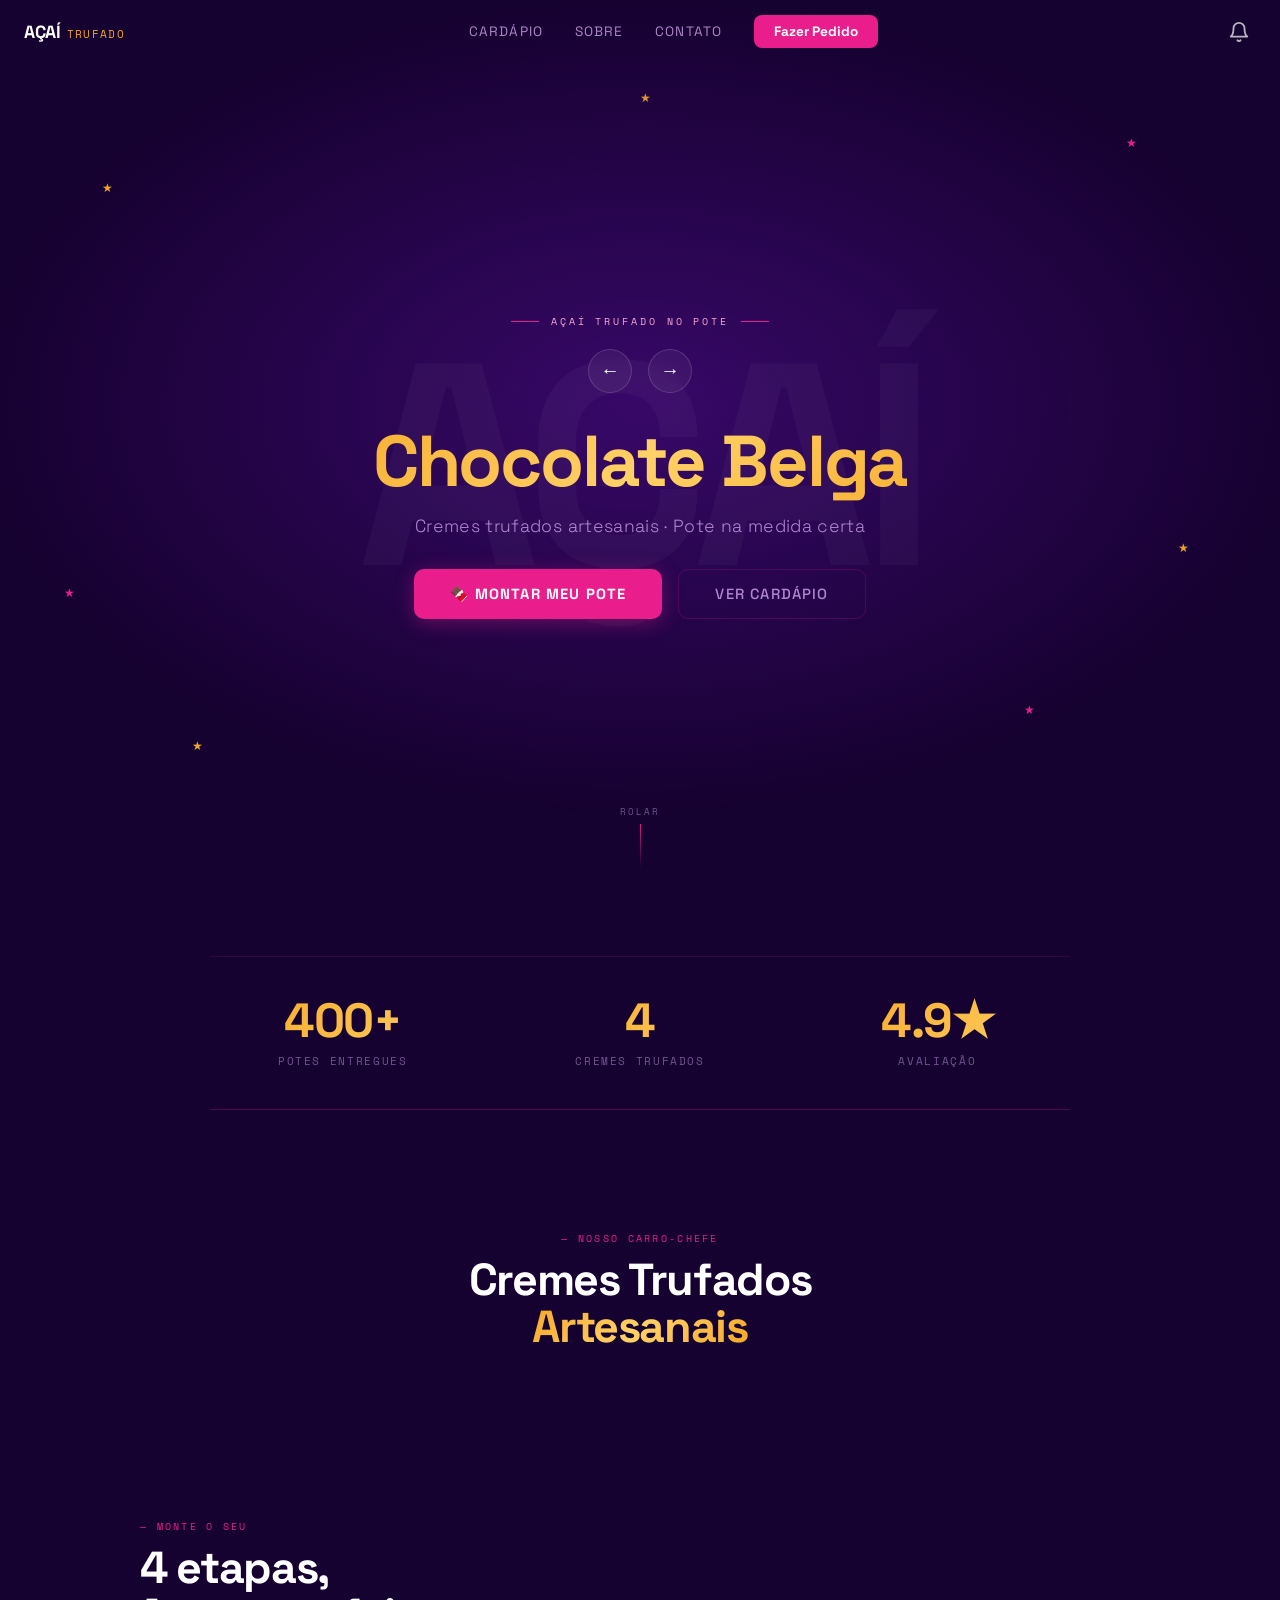
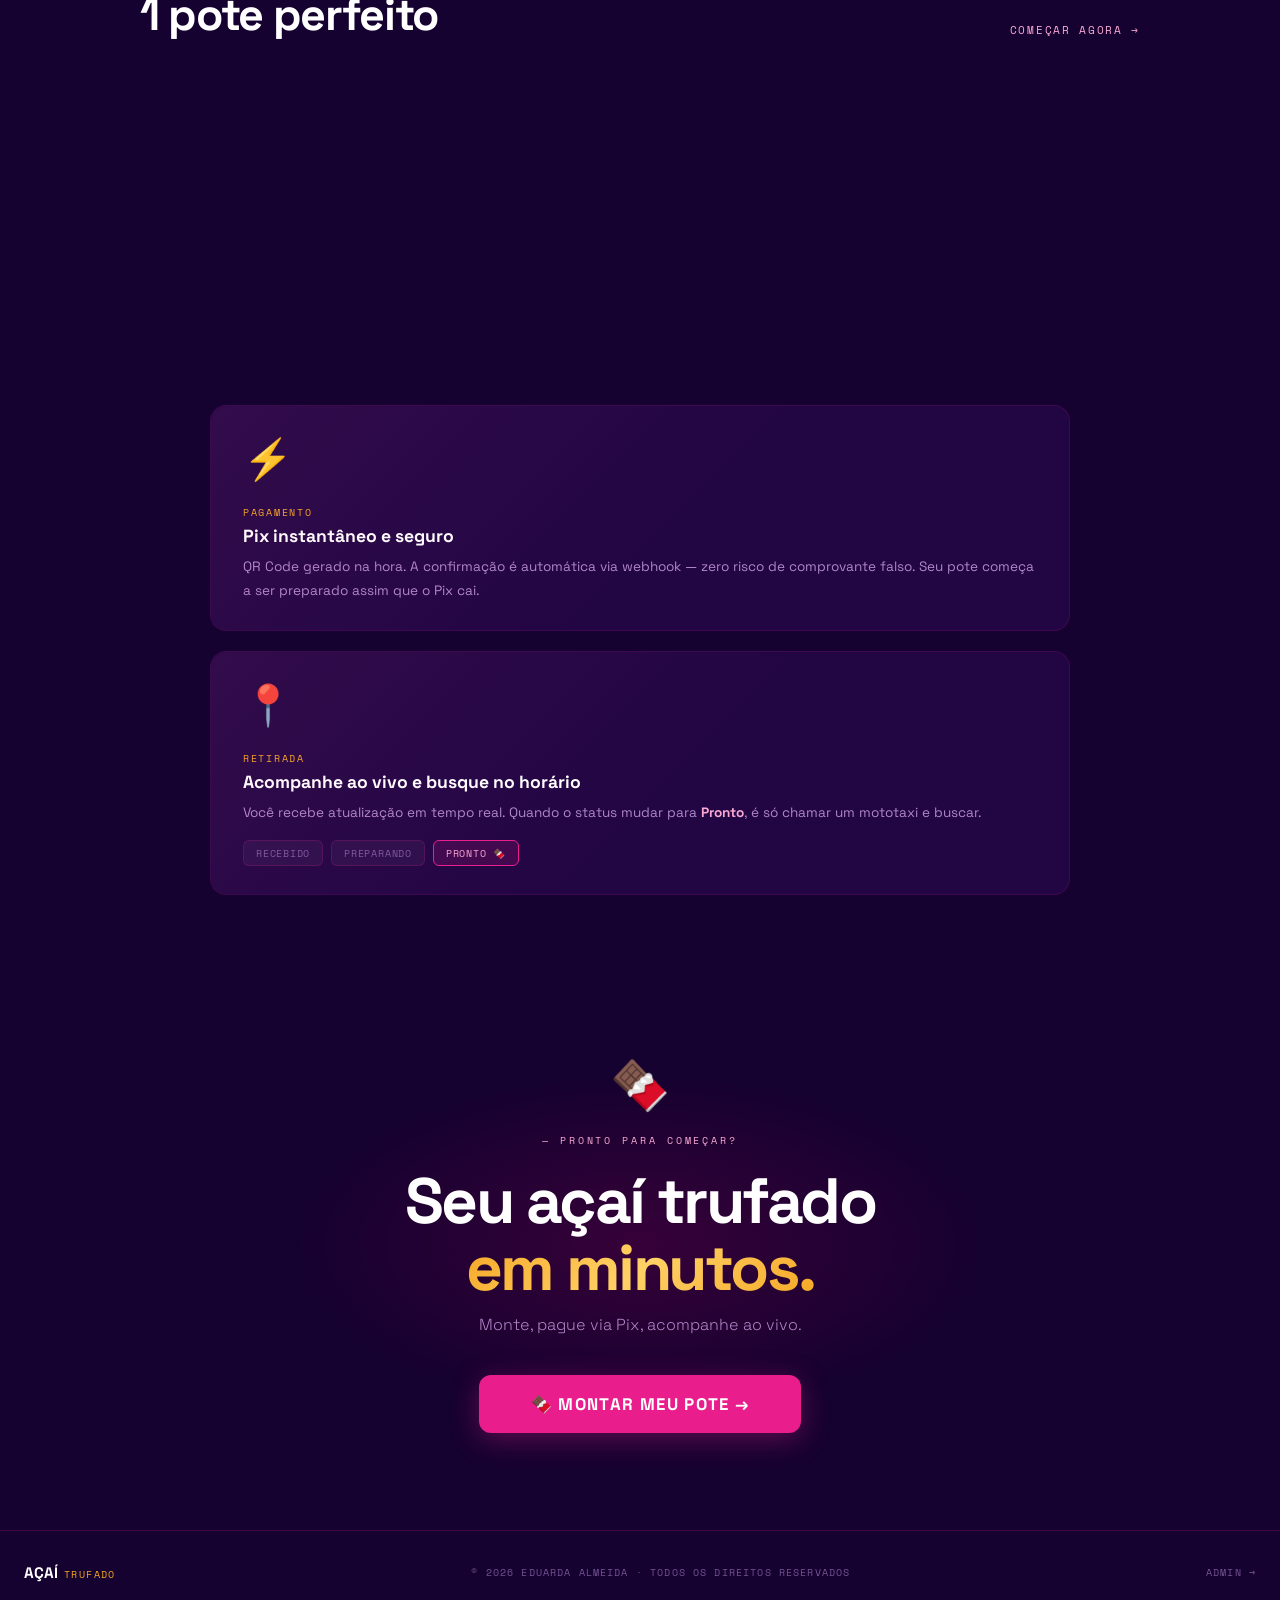
==== index.html @ 6bc52ac7 "Sincroniza status da loja (aberto/fechado/auto) entre admin e site cliente" ====
<!DOCTYPE html>
<html lang="pt-BR">
<head>
  <meta charset="UTF-8" />
  <meta name="viewport" content="width=device-width, initial-scale=1.0" />
  <title>Açaí Trufado — Eduarda</title>
  <link rel="manifest" href="/manifest.json" />
  <meta name="theme-color" content="#e91e8c" />
  <meta name="mobile-web-app-capable" content="yes" />
  <meta name="apple-mobile-web-app-capable" content="yes" />
  <meta name="apple-mobile-web-app-status-bar-style" content="black-translucent" />
  <meta name="apple-mobile-web-app-title" content="Açaí Trufado" />
  <link rel="apple-touch-icon" href="/logotipo.png" />

  <link rel="preconnect" href="https://fonts.googleapis.com" />
  <link rel="preconnect" href="https://fonts.gstatic.com" crossorigin />
  <link href="https://fonts.googleapis.com/css2?family=Space+Grotesk:wght@300;400;500;600;700&family=Space+Mono:wght@400;700&display=swap" rel="stylesheet" />

  <link rel="stylesheet" href="style.css" />
</head>
<body>

  <canvas id="particle-canvas"></canvas>

  <nav id="navbar">
    <a href="#" class="nav-logo">
      <span class="brand">AÇAÍ</span>
      <span class="sub">TRUFADO</span>
    </a>

    <div class="nav-links">
      <a href="#cremes"  class="link">Cardápio</a>
      <a href="#sobre"   class="link">Sobre</a>
      <a href="#contato" class="link">Contato</a>
      <a href="#" class="cta-btn" onclick="event.preventDefault();triggerOrder()">Fazer Pedido</a>
    </div>

    <button id="btn-notif" class="btn-notif" aria-label="Ativar notificações" title="Ativar notificações">
      <svg id="notif-icon-bell" width="22" height="22" viewBox="0 0 24 24" fill="none" stroke="currentColor" stroke-width="2" stroke-linecap="round" stroke-linejoin="round">
        <path d="M18 8A6 6 0 0 0 6 8c0 7-3 9-3 9h18s-3-2-3-9"/>
        <path d="M13.73 21a2 2 0 0 1-3.46 0"/>
      </svg>
      <svg id="notif-icon-off" class="hidden" width="22" height="22" viewBox="0 0 24 24" fill="none" stroke="currentColor" stroke-width="2" stroke-linecap="round" stroke-linejoin="round">
        <path d="M13.73 21a2 2 0 0 1-3.46 0"/>
        <path d="M18.63 13A17.89 17.89 0 0 1 18 8"/>
        <path d="M6.26 6.26A5.86 5.86 0 0 0 6 8c0 7-3 9-3 9h14"/>
        <path d="M18 8a6 6 0 0 0-9.33-5"/>
        <line x1="1" y1="1" x2="23" y2="23"/>
      </svg>
      <span id="notif-dot" class="notif-dot hidden"></span>
    </button>

    <button class="burger" id="burger" aria-label="Abrir menu">
      <span></span>
      <span></span>
      <span></span>
    </button>

    <div class="mobile-menu" id="mobile-menu">
      <a href="#cremes"  class="link"    onclick="closeMenu()">Cardápio</a>
      <a href="#sobre"   class="link"    onclick="closeMenu()">Sobre</a>
      <a href="#contato" class="link"    onclick="closeMenu()">Contato</a>
      <a href="#" class="cta-btn" onclick="event.preventDefault();closeMenu();triggerOrder()">FAZER PEDIDO →</a>
    </div>
  </nav>

  <section id="hero">
    <div class="hero-nebula"></div>

    <span class="sparkle" style="left:8%;top:20%;color:var(--gold);animation-delay:0s">★</span>
    <span class="sparkle" style="left:88%;top:15%;color:var(--primary);animation-delay:.6s">★</span>
    <span class="sparkle" style="left:5%;top:65%;color:var(--primary);animation-delay:1.2s">★</span>
    <span class="sparkle" style="left:92%;top:60%;color:var(--gold);animation-delay:.3s">★</span>
    <span class="sparkle" style="left:15%;top:82%;color:var(--gold);animation-delay:1.8s">★</span>
    <span class="sparkle" style="left:80%;top:78%;color:var(--primary);animation-delay:.9s">★</span>
    <span class="sparkle" style="left:50%;top:10%;color:var(--gold);animation-delay:1.4s">★</span>

    <div class="hero-content" id="hero-content">
      <div class="eyebrow">Açaí Trufado No Pote</div>

      <div class="hero-bg-text">AÇAÍ</div>

      <div class="hero-product-showcase">
        <button class="nav-arrow prev-arrow" id="prev-acai" aria-label="Anterior">←</button>
        <img src="" alt="Açaí Trufado" id="acai-3d-img" class="floating-acai" style="display:none" />
        <button class="nav-arrow next-arrow" id="next-acai" aria-label="Próximo">→</button>
      </div>

      <div class="product-info">
        <h2 class="hero-h2 gold-text" id="acai-name">Chocolate Belga</h2>
        <p class="hero-sub">Cremes trufados artesanais · Pote na medida certa</p>
      </div>

      <div id="store-closed-banner" class="store-closed-banner hidden">
        🔴 Loja fechada no momento — volte em breve!
      </div>

      <div class="cta-group">
        <button class="btn-primary" id="btn-montar-hero">🍫 Montar Meu Pote</button>
        <button class="btn-outline" onclick="location.href='#cremes'">Ver Cardápio</button>
      </div>
    </div>

    <div class="scroll-cue">
      <span>Rolar</span>
      <div class="scroll-line"></div>
    </div>
  </section>

  <section id="stats" class="fade-section">
    <div class="container-sm">
      <div class="hr"></div>
      <div class="stats-grid">
        <div class="stat-item">
          <div class="stat-value">400+</div>
          <div class="stat-label">Potes entregues</div>
        </div>
        <div class="stat-item">
          <div class="stat-value">4</div>
          <div class="stat-label">Cremes trufados</div>
        </div>
        <div class="stat-item">
          <div class="stat-value">4.9★</div>
          <div class="stat-label">Avaliação</div>
        </div>
      </div>
      <div class="hr-strong"></div>
    </div>
  </section>

  <section id="cremes" class="fade-section">
    <div class="container">
      <div class="section-header-center">
        <span class="section-eyebrow">— Nosso carro-chefe</span>
        <h2 class="section-title">
          Cremes Trufados<br>
          <span class="gold-text">Artesanais</span>
        </h2>
      </div>
      <div class="cards-grid" id="cremes-grid"></div>
    </div>
  </section>

  <section id="etapas" class="fade-section">
    <div class="container">
      <div class="section-header">
        <div>
          <span class="section-eyebrow">— Monte o seu</span>
          <h2 class="section-title">4 etapas,<br>1 pote perfeito</h2>
        </div>
        <a href="#pedido" class="link-small">Começar agora →</a>
      </div>
      <div class="cards-grid" id="etapas-grid"></div>
    </div>
  </section>

  <div id="terrain-wrap">
    <canvas id="terrain-canvas"></canvas>
    <div class="terrain-line"></div>
  </div>

  <section id="sobre" class="fade-section">
    <div class="container-sm" style="display:flex;flex-direction:column;gap:1.25rem">

      <div class="glass-card story-card">
        <div class="story-inner">
          <div class="story-icon">⚡</div>
          <div>
            <div class="story-tag">Pagamento</div>
            <div class="story-title">Pix instantâneo e seguro</div>
            <p class="story-desc">QR Code gerado na hora. A confirmação é automática via webhook — zero risco de comprovante falso. Seu pote começa a ser preparado assim que o Pix cai.</p>
          </div>
        </div>
      </div>

      <div class="glass-card story-card">
        <div class="story-inner">
          <div class="story-icon">📍</div>
          <div>
            <div class="story-tag">Retirada</div>
            <div class="story-title">Acompanhe ao vivo e busque no horário</div>
            <p class="story-desc">Você recebe atualização em tempo real. Quando o status mudar para <strong>Pronto</strong>, é só chamar um mototaxi e buscar.</p>
            <div class="status-row">
              <span class="status-tag">Recebido</span>
              <span class="status-tag">Preparando</span>
              <span class="status-tag active">Pronto 🍫</span>
            </div>
          </div>
        </div>
      </div>

    </div>
  </section>

  <section id="cta" class="fade-section">
    <div class="cta-blob"></div>
    <div class="cta-inner">
      <div class="cta-icon">🍫</div>
      <span class="cta-eyebrow">— Pronto para começar?</span>
      <h2 class="cta-title">Seu açaí trufado<br><span class="gold-text">em minutos.</span></h2>
      <p class="cta-sub">Monte, pague via Pix, acompanhe ao vivo.</p>
      <button class="btn-cta" id="btn-montar-cta">🍫 Montar Meu Pote →</button>
    </div>
  </section>

  <footer id="contato">
    <div class="footer-logo">
      <span class="brand">AÇAÍ</span>
      <span class="sub">TRUFADO</span>
    </div>
    <span class="footer-copy">© 2026 Eduarda Almeida · Todos os direitos reservados</span>
    <a href="/admin" class="footer-admin">Admin →</a>
  </footer>

  <!-- ── Modal de Personalização do Pedido ────────────────────── -->
  <div id="order-overlay" class="order-overlay hidden" aria-modal="true" role="dialog">
    <div class="order-sheet" id="order-sheet">

      <!-- Topo: imagem + nome do produto -->
      <div class="order-hero" id="order-hero">
        <img id="order-hero-img" class="order-hero-img hidden" alt="" />
        <div id="order-hero-emoji" class="order-hero-emoji">🍧</div>
        <div class="order-hero-gradient"></div>
        <button type="button" class="order-close" id="order-close" aria-label="Fechar">×</button>
        <div class="order-hero-info">
          <h2 class="order-product-name" id="order-product-name"></h2>
          <p class="order-product-desc" id="order-product-desc"></p>
        </div>
      </div>

      <!-- Corpo: grupos de acompanhamentos -->
      <div class="order-body" id="order-body"></div>

      <!-- Rodapé fixo: total + confirmar -->
      <div class="order-footer">
        <div class="order-footer-total">
          <span class="order-footer-label">Total do pedido</span>
          <span class="order-footer-value" id="order-total-val">R$ 0,00</span>
        </div>
        <button type="button" class="order-confirm-btn" id="order-confirm">
          Confirmar Pedido →
        </button>
      </div>
    </div>
  </div>

  <!-- ── Etapa 2: Entrega + Dados ───────────────────────────────── -->
  <div id="delivery-overlay" class="order-overlay hidden" aria-modal="true" role="dialog">
    <div class="order-sheet">

      <div class="step-header">
        <button type="button" class="step-back-btn" id="delivery-back">←</button>
        <div class="step-pills">
          <span class="step-pill done">1</span>
          <span class="step-line"></span>
          <span class="step-pill active">2</span>
          <span class="step-line"></span>
          <span class="step-pill">3</span>
        </div>
        <button type="button" class="order-close sm" id="delivery-close">×</button>
      </div>

      <div class="step-body">
        <h3 class="step-title">Como você vai receber?</h3>

        <div class="delivery-options">
          <button type="button" class="delivery-opt" data-method="retirada" id="opt-retirada">
            <span class="delivery-opt-icon">🏠</span>
            <span class="delivery-opt-texts">
              <strong>Retirar no Local</strong>
              <small>Busco quando estiver pronto</small>
            </span>
            <span class="delivery-check">✓</span>
          </button>
          <button type="button" class="delivery-opt" data-method="motoboy" id="opt-motoboy">
            <span class="delivery-opt-icon">🛵</span>
            <span class="delivery-opt-texts">
              <strong>Solicitar Motoboy</strong>
              <small>Te aviso para chamar quando pronto</small>
            </span>
            <span class="delivery-check">✓</span>
          </button>
        </div>

        <div class="step-fields">
          <div class="step-field">
            <label class="step-field-label">Seu nome *</label>
            <input type="text" id="customer-name" class="step-input" placeholder="Como posso te chamar?" maxlength="60" autocomplete="off" />
          </div>
          <div class="step-field">
            <label class="step-field-label">WhatsApp *</label>
            <input type="tel" id="customer-phone" class="step-input" placeholder="(00) 00000-0000" maxlength="20" autocomplete="off" />
          </div>
          <p class="step-error hidden" id="delivery-error">⚠ Preencha nome, WhatsApp e escolha como receber.</p>
        </div>
      </div>

      <div class="order-footer">
        <div class="order-footer-total">
          <span class="order-footer-label">Total</span>
          <span class="order-footer-value" id="delivery-total-val">R$ 0,00</span>
        </div>
        <button type="button" class="order-confirm-btn" id="delivery-next">
          💳 Pagar via PIX →
        </button>
      </div>
    </div>
  </div>

  <!-- ── Etapa 3: PIX ─────────────────────────────────────────── -->
  <div id="pix-overlay" class="order-overlay hidden" aria-modal="true" role="dialog">
    <div class="order-sheet">

      <div class="step-header">
        <button type="button" class="step-back-btn" id="pix-back">←</button>
        <div class="step-pills">
          <span class="step-pill done">1</span>
          <span class="step-line"></span>
          <span class="step-pill done">2</span>
          <span class="step-line"></span>
          <span class="step-pill active">3</span>
        </div>
        <div style="width:32px"></div>
      </div>

      <div class="pix-body">
        <div class="pix-header">
          <div class="pix-logo">PIX</div>
          <div class="pix-total" id="pix-total-display">R$ 0,00</div>
          <p class="pix-sub">Escaneie o QR Code ou copie o código</p>
        </div>

        <div class="pix-qr-wrap">
          <canvas id="pix-qr-canvas" class="pix-qr-canvas" width="200" height="200"></canvas>
        </div>

        <div class="pix-copy-wrap">
          <code class="pix-code-txt" id="pix-code-text">Gerando código PIX...</code>
          <button type="button" class="pix-copy-btn" id="pix-copy-btn">📋 Copiar</button>
        </div>

        <div class="pix-waiting" id="pix-waiting">
          <span class="pix-pulse"></span>
          Aguardando pagamento...
        </div>

        <p class="pix-info-txt">
          Após pagar, seu pedido entra automaticamente na fila 🍧<br>
          <span class="pix-timer-txt">Código expira em <span id="pix-timer">10:00</span></span>
        </p>
      </div>
    </div>
  </div>

  <!-- ── Etapa 4: Acompanhar Pedido ──────────────────────────── -->
  <div id="tracking-overlay" class="order-overlay hidden" aria-modal="true" role="dialog">
    <div class="order-sheet">

      <div class="step-header" style="justify-content:space-between">
        <span class="step-label-title">Acompanhar Pedido</span>
        <button type="button" class="order-close sm" id="tracking-close">×</button>
      </div>

      <div class="tracking-body">
        <div class="tracking-id-row">
          Pedido <span class="tracking-id" id="tracking-id-num">#---</span>
        </div>

        <!-- Stepper de status -->
        <div class="tracking-stepper" id="tracking-stepper"></div>

        <!-- Card de status atual -->
        <div class="tracking-status-card" id="tracking-status-card">
          <div class="tracking-status-icon" id="tracking-status-icon">⏳</div>

          <!-- Animação pote — visível só em status preparando -->
          <div class="pote-anim hidden" id="pote-anim">
            <div class="pote-wrap">
              <div class="pote-outer">
                <div class="layer layer-acai"></div>
                <div class="layer layer-choc"></div>
                <div class="layer layer-cream"></div>
                <div class="pote-shine"></div>
                <div class="pote-shine2"></div>
              </div>
              <div class="topping">
                <div class="top-dot td1"></div>
                <div class="top-dot td2"></div>
                <div class="top-dot td3"></div>
              </div>
            </div>
          </div>

          <div class="tracking-status-msg" id="tracking-status-msg">Aguardando pagamento</div>
          <div class="tracking-status-sub" id="tracking-status-sub">Conclua o pagamento via PIX</div>
        </div>

        <!-- Resumo do pedido -->
        <div class="tracking-summary-box">
          <div class="tracking-prod-name" id="tracking-prod-name"></div>
          <div class="tracking-sel-list" id="tracking-sel-list"></div>
          <div class="tracking-meta" id="tracking-meta"></div>
        </div>
      </div>

      <div class="order-footer" id="tracking-footer">
        <button type="button" class="order-back-btn" id="tracking-show-pix" style="display:none">
          💳 Ver código PIX
        </button>
        <a
          href="https://wa.me/5584987533833?text=Ol%C3%A1%20Eduarda%2C%20preciso%20de%20ajuda%20com%20meu%20pedido!"
          target="_blank"
          rel="noopener noreferrer"
          class="btn-whatsapp"
        >
          <svg width="18" height="18" viewBox="0 0 24 24" fill="currentColor" aria-hidden="true"><path d="M17.472 14.382c-.297-.149-1.758-.867-2.03-.967-.273-.099-.471-.148-.67.15-.197.297-.767.966-.94 1.164-.173.199-.347.223-.644.075-.297-.15-1.255-.463-2.39-1.475-.883-.788-1.48-1.761-1.653-2.059-.173-.297-.018-.458.13-.606.134-.133.298-.347.446-.52.149-.174.198-.298.298-.497.099-.198.05-.371-.025-.52-.075-.149-.669-1.612-.916-2.207-.242-.579-.487-.5-.669-.51-.173-.008-.371-.01-.57-.01-.198 0-.52.074-.792.372-.272.297-1.04 1.016-1.04 2.479 0 1.462 1.065 2.875 1.213 3.074.149.198 2.096 3.2 5.077 4.487.709.306 1.262.489 1.694.625.712.227 1.36.195 1.871.118.571-.085 1.758-.719 2.006-1.413.248-.694.248-1.289.173-1.413-.074-.124-.272-.198-.57-.347z"/><path d="M12 0C5.373 0 0 5.373 0 12c0 2.123.554 4.116 1.526 5.845L0 24l6.335-1.502A11.945 11.945 0 0012 24c6.627 0 12-5.373 12-12S18.627 0 12 0zm0 21.818a9.818 9.818 0 01-5.006-1.369l-.36-.214-3.727.883.916-3.618-.235-.372A9.818 9.818 0 1112 21.818z"/></svg>
          Precisa de ajuda?
        </a>
        <button type="button" class="order-confirm-btn" id="tracking-new-order">
          🍧 Fazer novo pedido
        </button>
      </div>
    </div>
  </div>

  <!-- Bolinha flutuante do pedido ativo -->
  <button id="order-fab" class="order-fab hidden" aria-label="Ver meu pedido">
    <div class="order-fab-ring"></div>
    <span class="order-fab-emoji" id="order-fab-emoji">🍧</span>
    <div class="order-fab-badge" id="order-fab-badge">
      <span class="order-fab-dot"></span>
      <span class="order-fab-txt" id="order-fab-txt">Pedido</span>
    </div>
  </button>

  <!-- Modal instalar PWA -->
  <div id="pwa-modal" class="pwa-modal hidden" role="dialog" aria-modal="true">
    <div class="pwa-backdrop"></div>
    <div class="pwa-sheet">
      <div class="pwa-icon">🍧</div>
      <h2 class="pwa-title">Instale e acompanhe seu pedido!</h2>
      <p class="pwa-sub">Receba notificações quando seu açaí estiver pronto.</p>

      <!-- iOS -->
      <div id="pwa-ios" class="pwa-steps hidden">
        <div class="pwa-step">
          <span class="pwa-num">1</span>
          <span>Toque em <strong>Compartilhar</strong> <span class="pwa-icon-inline">⬆️</span> na barra do Safari</span>
        </div>
        <div class="pwa-step">
          <span class="pwa-num">2</span>
          <span>Role e escolha <strong>"Adicionar à Tela de Início"</strong> ➕</span>
        </div>
        <div class="pwa-step">
          <span class="pwa-num">3</span>
          <span>Toque em <strong>"Adicionar"</strong> no canto superior direito 🎉</span>
        </div>
      </div>

      <!-- Android -->
      <div id="pwa-android" class="hidden">
        <button id="pwa-install-btn" class="pwa-btn-install">📲 Instalar agora</button>
      </div>

      <button id="pwa-close" class="pwa-btn-close">Agora não</button>
    </div>
  </div>

  <!-- Modal notificações bloqueadas -->
  <div id="notif-blocked-modal" class="pwa-modal hidden" role="dialog" aria-modal="true">
    <div class="pwa-backdrop" id="notif-blocked-backdrop"></div>
    <div class="pwa-sheet">
      <div class="pwa-icon" style="font-size:2rem">🔔</div>
      <h2 class="pwa-title">Ativar notificações</h2>
      <p class="pwa-sub">Siga os passos abaixo para receber atualizações do seu pedido:</p>

      <!-- Chrome Android -->
      <div id="notif-steps-android" class="pwa-steps hidden">
        <div class="pwa-step"><span class="pwa-num">1</span><span>Toque no ícone de <strong>cadeado 🔒</strong> na barra de endereço</span></div>
        <div class="pwa-step"><span class="pwa-num">2</span><span>Toque em <strong>"Permissões"</strong></span></div>
        <div class="pwa-step"><span class="pwa-num">3</span><span>Em <strong>Notificações</strong>, selecione <strong>"Permitir"</strong></span></div>
        <div class="pwa-step"><span class="pwa-num">4</span><span>Recarregue a página e toque no sino novamente 🔔</span></div>
      </div>

      <!-- Safari iOS -->
      <div id="notif-steps-ios" class="pwa-steps hidden">
        <div class="pwa-step"><span class="pwa-num">1</span><span>Abra <strong>Ajustes</strong> do iPhone</span></div>
        <div class="pwa-step"><span class="pwa-num">2</span><span>Vá em <strong>Safari → Sites → Notificações</strong></span></div>
        <div class="pwa-step"><span class="pwa-num">3</span><span>Encontre este site e selecione <strong>"Permitir"</strong></span></div>
        <div class="pwa-step"><span class="pwa-num">4</span><span>Volte ao site e toque no sino novamente 🔔</span></div>
      </div>

      <!-- Pedir permissão (primeira vez) -->
      <div id="notif-request-div" class="hidden">
        <button id="notif-request-btn" class="pwa-btn-install">🔔 Ativar notificações</button>
      </div>

      <button id="notif-blocked-close" class="pwa-btn-close">Fechar</button>
    </div>
  </div>

  <script src="https://cdn.jsdelivr.net/npm/qrious@4.0.2/dist/qrious.min.js"></script>
  <script type="module" src="script.js"></script>
</body>
</html>
---- style.css ----
/* ═══════════════════════════════════════════════════════════════
   AÇAÍ TRUFADO — Folha de Estilos
   Paleta extraída da logo da Eduarda Almeida
═══════════════════════════════════════════════════════════════ */

/* ── Variáveis de cor ────────────────────────────────────────── */
:root {
  --bg:      #160230;           /* roxo escuro profundo (fundo logo) */
  --void:    #0c011e;           /* fundo mais profundo */
  --card:    rgba(46,10,85,.55);/* roxo card translúcido */
  --primary: #e91e8c;           /* rosa quente (corações da logo) */
  --pglow:   rgba(233,30,140,.35);
  --gold:    #f5a623;           /* dourado "Trufado" da logo */
  --goldl:   #ffd166;
  --muted:   rgba(230,185,255,.72); /* texto descritivo lilás */
  --soft:    rgba(220,170,255,.48); /* texto suave */
  --pinkl:   #f9a8d4;           /* rosa claro (pink-300) */
  --border:  rgba(233,30,140,.2);
  --swiss:   'Space Grotesk', sans-serif;
  --mono:    'Space Mono', monospace;
}

/* ── Reset base ──────────────────────────────────────────────── */
*, *::before, *::after {
  box-sizing: border-box;
  margin: 0;
  padding: 0;
}

html {
  scroll-behavior: smooth;
}

body {
  background: var(--bg);
  color: #fff;
  font-family: var(--swiss);
  overflow-x: hidden;
  min-height: 100vh;
}

a {
  text-decoration: none;
  color: inherit;
}

::selection {
  background: var(--primary);
  color: #fff;
}

::-webkit-scrollbar       { width: 3px; }
::-webkit-scrollbar-track  { background: var(--void); }
::-webkit-scrollbar-thumb  { background: var(--primary); border-radius: 2px; }

/* ── Animações ───────────────────────────────────────────────── */
@keyframes float {
  0%, 100% { transform: translateY(0); }
  50%       { transform: translateY(-12px); }
}

@keyframes blink {
  0%, 100% { opacity: 1; }
  50%       { opacity: 0; }
}

@keyframes twinkle {
  0%, 100% { opacity: .15; transform: scale(.7)  rotate(0deg); }
  50%       { opacity: 1;   transform: scale(1.3) rotate(20deg); }
}

/* ── Utilitários ─────────────────────────────────────────────── */
.gold-text {
  background: linear-gradient(135deg, var(--gold) 0%, var(--goldl) 50%, var(--gold) 100%);
  -webkit-background-clip: text;
  -webkit-text-fill-color: transparent;
  background-clip: text;
}

/* .fade-section agora animado pelo Framer Motion (script.js) */
.fade-section { will-change: opacity, transform; }

/* ── Canvas de partículas (fixo, fundo) ──────────────────────── */
#particle-canvas {
  position: fixed;
  inset: 0;
  width: 100%;
  height: 100%;
  pointer-events: none;
  z-index: 0;
}

/* ═══════════════════════════════════════════════════════════════
   NAVBAR
═══════════════════════════════════════════════════════════════ */
nav {
  position: fixed;
  top: 0; left: 0; right: 0;
  z-index: 100;
  height: 64px;
  padding: 0 1.5rem;
  display: flex;
  align-items: center;
  justify-content: space-between;
  transition: background .4s, border-color .4s;
  border-bottom: 1px solid transparent;
}

nav.scrolled {
  background: rgba(22,2,48,.9);
  backdrop-filter: blur(20px);
  -webkit-backdrop-filter: blur(20px);
  border-bottom-color: rgba(233,30,140,.15);
}

.nav-logo {
  display: flex;
  align-items: baseline;
  gap: 6px;
}

.nav-logo .brand {
  font-family: var(--swiss);
  font-weight: 700;
  font-size: 1.1rem;
  color: #fff;
  letter-spacing: -.02em;
}

.nav-logo .sub {
  font-family: var(--mono);
  font-size: .7rem;
  color: var(--gold);
  letter-spacing: .12em;
}

.nav-links {
  display: flex;
  gap: 2rem;
  align-items: center;
}

.nav-links a.link {
  font-family: var(--swiss);
  font-size: .85rem;
  font-weight: 400;
  color: var(--muted);
  letter-spacing: .08em;
  text-transform: uppercase;
  transition: color .2s;
}

.nav-links a.link:hover { color: var(--primary); }

.nav-links .cta-btn {
  font-family: var(--swiss);
  font-size: .85rem;
  font-weight: 700;
  color: #fff;
  background: var(--primary);
  padding: 8px 20px;
  border-radius: 8px;
  transition: transform .15s, box-shadow .2s;
}

.nav-links .cta-btn:hover {
  transform: scale(1.04);
  box-shadow: 0 0 20px var(--pglow);
}

/* Botão sino de notificações */
.btn-notif {
  position: relative;
  background: none;
  border: none;
  cursor: pointer;
  color: rgba(255,255,255,.7);
  padding: 6px;
  border-radius: 50%;
  display: flex;
  align-items: center;
  justify-content: center;
  transition: color .2s, background .2s;
}
.btn-notif:hover { color: #fff; background: rgba(255,255,255,.08); }
.btn-notif.active { color: var(--primary); }
.btn-notif .hidden { display: none; }

.notif-dot {
  position: absolute;
  top: 4px;
  right: 4px;
  width: 8px;
  height: 8px;
  background: var(--primary);
  border-radius: 50%;
  border: 2px solid #0a0015;
}
.notif-dot.hidden { display: none; }

/* Hambúrguer mobile */
.burger {
  display: none;
  flex-direction: column;
  gap: 5px;
  background: none;
  border: none;
  cursor: pointer;
  padding: 4px;
}

.burger span {
  display: block;
  height: 1px;
  background: #fff;
  transition: background .2s, width .2s;
}

.burger span:nth-child(1),
.burger span:nth-child(3) { width: 24px; }
.burger span:nth-child(2)  { width: 18px; margin-left: 6px; }

.burger.open span { background: var(--primary); }

/* Menu mobile */
.mobile-menu {
  display: none;
  position: absolute;
  top: 64px; left: 0; right: 0;
  background: rgba(22,2,48,.97);
  backdrop-filter: blur(20px);
  -webkit-backdrop-filter: blur(20px);
  border-bottom: 1px solid rgba(233,30,140,.2);
  padding: 1.5rem;
  flex-direction: column;
  gap: 1.5rem;
}

.mobile-menu.open { display: flex; }

.mobile-menu a.link {
  font-family: var(--swiss);
  font-size: 1rem;
  font-weight: 500;
  color: var(--muted);
  letter-spacing: .1em;
  text-transform: uppercase;
}

.mobile-menu .cta-btn {
  font-family: var(--swiss);
  font-size: 1rem;
  font-weight: 700;
  color: #fff;
  background: var(--primary);
  padding: 14px 20px;
  border-radius: 10px;
  text-align: center;
  letter-spacing: .06em;
  box-shadow: 0 0 24px rgba(233,30,140,.35);
}

/* ═══════════════════════════════════════════════════════════════
   HERO
═══════════════════════════════════════════════════════════════ */
#hero {
  position: relative;
  min-height: 100svh;
  display: flex;
  align-items: center;
  justify-content: center;
  overflow: hidden;
  padding: 80px 1.5rem 3rem;
  z-index: 1;
}

.hero-nebula {
  position: absolute;
  inset: 0;
  background: radial-gradient(ellipse 75% 65% at 50% 45%, rgba(90,14,160,.5) 0%, transparent 70%);
  pointer-events: none;
  z-index: 1;
}

/* Elementos do hero: começam invisíveis e são animados pelo Framer Motion */
.eyebrow, .hero-h1, .hero-h2, .hero-sub, .hero-glass,
.cta-group, .scroll-cue, .cta-inner {
  will-change: opacity, transform;
}

/* Estrelinhas decorativas (logo) */
.sparkle {
  position: absolute;
  font-size: .75rem;
  pointer-events: none;
  user-select: none;
  animation: twinkle 2.5s ease-in-out infinite;
}

.hero-content {
  position: relative;
  z-index: 2;
  text-align: center;
  max-width: 780px;
  width: 100%;
  transition: transform .05s linear;
}

.eyebrow {
  font-family: var(--mono);
  font-size: .65rem;
  letter-spacing: .28em;
  color: var(--pinkl);
  text-transform: uppercase;
  margin-bottom: 1.25rem;
  display: flex;
  align-items: center;
  justify-content: center;
  gap: 12px;
}

.eyebrow::before,
.eyebrow::after {
  content: '';
  display: inline-block;
  width: 28px;
  height: 1px;
  background: var(--primary);
}

h1.hero-h1 {
  font-family: var(--swiss);
  font-size: clamp(3rem, 11vw, 6.5rem);
  font-weight: 700;
  line-height: .95;
  letter-spacing: -.04em;
  color: #fff;
  margin-bottom: .3rem;
}

h2.hero-h2 {
  font-family: var(--swiss);
  font-size: clamp(2rem, 7.5vw, 4.5rem);
  font-weight: 700;
  line-height: 1;
  letter-spacing: -.03em;
  margin-bottom: .5rem;
  min-height: 1.15em;
}

.hero-sub {
  font-family: var(--swiss);
  font-size: clamp(.95rem, 2.5vw, 1.1rem);
  color: var(--muted);
  margin-bottom: 2rem;
  font-weight: 300;
  letter-spacing: .02em;
}

/* Scroll cue */
.scroll-cue {
  position: absolute;
  bottom: 2rem;
  left: 50%;
  transform: translateX(-50%);
  z-index: 2;
  display: flex;
  flex-direction: column;
  align-items: center;
  gap: 6px;
}

.scroll-cue span {
  font-family: var(--mono);
  font-size: .58rem;
  letter-spacing: .22em;
  color: var(--soft);
  text-transform: uppercase;
}

.scroll-line {
  width: 1px;
  height: 44px;
  background: linear-gradient(to bottom, var(--primary), transparent);
  animation: float 2s ease-in-out infinite;
}

/* ═══════════════════════════════════════════════════════════════
   GLASS CARD (componente reutilizável)
═══════════════════════════════════════════════════════════════ */
.glass-card {
  background: var(--card);
  backdrop-filter: blur(24px);
  -webkit-backdrop-filter: blur(24px);
  border: 1px solid rgba(233,30,140,.14);
  border-radius: 16px;
  position: relative;
  overflow: hidden;
  transition: transform .15s ease, box-shadow .15s ease, border-color .15s ease;
}

.glass-card::before {
  content: '';
  position: absolute;
  inset: 0;
  background: linear-gradient(135deg, rgba(255,100,180,.07) 0%, transparent 55%);
  pointer-events: none;
  border-radius: inherit;
}

.glass-card:hover {
  box-shadow: 0 0 32px rgba(233,30,140,.12), inset 0 1px 0 rgba(255,180,220,.12);
  border-color: rgba(233,30,140,.35);
}

/* Card hero (descrição) */
.hero-glass {
  max-width: 520px;
  margin: 0 auto 2rem;
  padding: 1.4rem 1.8rem;
}

.hero-glass p {
  font-family: var(--swiss);
  font-size: clamp(.88rem, 2.2vw, 1rem);
  color: var(--muted);
  line-height: 1.75;
  font-weight: 300;
}

.hero-glass strong { color: var(--pinkl); font-weight: 600; }

/* ═══════════════════════════════════════════════════════════════
   BOTÕES
═══════════════════════════════════════════════════════════════ */
.store-closed-banner {
  background: rgba(220, 38, 38, 0.15);
  border: 1.5px solid rgba(220, 38, 38, 0.5);
  color: #fca5a5;
  font-size: 0.85rem;
  font-weight: 600;
  letter-spacing: 0.03em;
  padding: 0.5rem 1.2rem;
  border-radius: 50px;
  text-align: center;
  margin-bottom: 0.5rem;
}
.store-closed-banner.hidden { display: none; }

.cta-group {
  display: flex;
  gap: 1rem;
  justify-content: center;
  flex-wrap: wrap;
}

.btn-primary {
  font-family: var(--swiss);
  font-weight: 700;
  font-size: .92rem;
  letter-spacing: .08em;
  text-transform: uppercase;
  color: #fff;
  background: var(--primary);
  padding: 15px 36px;
  border-radius: 10px;
  border: none;
  cursor: pointer;
  transition: transform .15s, box-shadow .2s;
  box-shadow: 0 4px 20px var(--pglow);
}

.btn-primary:hover {
  transform: scale(1.04);
  box-shadow: 0 6px 32px rgba(233,30,140,.55);
}

.btn-outline {
  font-family: var(--swiss);
  font-weight: 500;
  font-size: .92rem;
  letter-spacing: .08em;
  text-transform: uppercase;
  color: var(--muted);
  background: transparent;
  border: 1px solid var(--border);
  padding: 15px 36px;
  border-radius: 10px;
  cursor: pointer;
  transition: border-color .2s, color .2s;
}

.btn-outline:hover {
  border-color: var(--primary);
  color: var(--pinkl);
}

.btn-cta {
  font-family: var(--swiss);
  font-weight: 700;
  font-size: 1.05rem;
  letter-spacing: .08em;
  text-transform: uppercase;
  color: #fff;
  background: var(--primary);
  padding: 18px 52px;
  border-radius: 12px;
  border: none;
  cursor: pointer;
  display: inline-block;
  transition: transform .15s, box-shadow .2s;
  box-shadow: 0 6px 28px var(--pglow);
}

.btn-cta:hover {
  transform: scale(1.05);
  box-shadow: 0 8px 44px rgba(233,30,140,.55);
}

/* ═══════════════════════════════════════════════════════════════
   SEÇÕES GENÉRICAS
═══════════════════════════════════════════════════════════════ */
section {
  position: relative;
  z-index: 2;
  padding: 4rem 1.5rem;
}

.container    { max-width: 1000px; margin: 0 auto; }
.container-sm { max-width: 860px;  margin: 0 auto; }

.hr        { width: 100%; height: 1px; background: rgba(233,30,140,.15); }
.hr-strong { width: 100%; height: 1px; background: rgba(233,30,140,.28); }

.section-eyebrow {
  font-family: var(--mono);
  font-size: .65rem;
  letter-spacing: .22em;
  color: var(--primary);
  text-transform: uppercase;
  display: block;
  margin-bottom: .6rem;
}

.section-title {
  font-family: var(--swiss);
  font-size: clamp(1.8rem, 5vw, 2.8rem);
  font-weight: 700;
  letter-spacing: -.03em;
  color: #fff;
  line-height: 1.05;
}

.section-header {
  margin-bottom: 2.5rem;
  display: flex;
  align-items: flex-end;
  justify-content: space-between;
  flex-wrap: wrap;
  gap: 1rem;
}

.section-header-center {
  margin-bottom: 2.5rem;
  text-align: center;
}

.link-small {
  font-family: var(--mono);
  font-size: .7rem;
  letter-spacing: .15em;
  color: var(--pinkl);
  text-transform: uppercase;
  transition: opacity .2s;
}

.link-small:hover { opacity: .7; }

/* ═══════════════════════════════════════════════════════════════
   STATS
═══════════════════════════════════════════════════════════════ */
#stats { padding: 3.5rem 1.5rem; }

.stats-grid {
  display: grid;
  grid-template-columns: repeat(auto-fit, minmax(150px, 1fr));
  gap: 2rem;
  padding: 2.5rem 0;
}

.stat-item { text-align: center; }

.stat-value {
  font-family: var(--swiss);
  font-size: clamp(2rem, 6vw, 3rem);
  font-weight: 700;
  letter-spacing: -.03em;
  line-height: 1;
  background: linear-gradient(135deg, var(--gold), var(--goldl));
  -webkit-background-clip: text;
  -webkit-text-fill-color: transparent;
  background-clip: text;
}

.stat-label {
  font-family: var(--mono);
  font-size: .68rem;
  letter-spacing: .15em;
  color: var(--soft);
  text-transform: uppercase;
  margin-top: .5rem;
}

/* ═══════════════════════════════════════════════════════════════
   GRID DE CARDS (cremes e etapas)
═══════════════════════════════════════════════════════════════ */
.cards-grid {
  display: grid;
  grid-template-columns: repeat(auto-fit, minmax(210px, 1fr));
  gap: 1rem;
}

.card { padding: 1.75rem 1.5rem; }

.card-num {
  font-family: var(--swiss);
  font-size: 3rem;
  font-weight: 700;
  line-height: 1;
  color: rgba(245,166,35,.1);
  letter-spacing: -.06em;
  margin-bottom: .25rem;
}

.card-emoji  { font-size: 2.2rem; margin-bottom: 1rem; }

.card-tag {
  font-family: var(--mono);
  font-size: .58rem;
  letter-spacing: .2em;
  color: var(--primary);
  text-transform: uppercase;
  margin-bottom: .4rem;
}

.card-title {
  font-family: var(--swiss);
  font-size: 1.1rem;
  font-weight: 700;
  color: #fff;
  margin-bottom: .5rem;
  letter-spacing: -.02em;
}

.card-desc {
  font-family: var(--swiss);
  font-size: .82rem;
  color: var(--muted);
  line-height: 1.6;
  margin-bottom: .75rem;
}

.card-detail {
  font-family: var(--mono);
  font-size: .66rem;
  color: var(--pinkl);
  letter-spacing: .04em;
  opacity: .75;
}

.card-bar {
  height: 3px;
  border-radius: 2px;
  margin-top: 1.25rem;
}

/* Imagem do produto vinda do admin */
.card-product-img {
  width: 100%;
  height: 180px;
  border-radius: 12px;
  overflow: hidden;
  margin-bottom: 1rem;
  background: radial-gradient(ellipse at center, rgba(99,26,99,.35) 0%, rgba(20,10,40,.6) 100%);
  display: flex;
  align-items: center;
  justify-content: center;
}

.card-product-img img {
  width: 100%;
  height: 100%;
  object-fit: contain;
  object-position: center;
  display: block;
  padding: 6px;
}

/* ═══════════════════════════════════════════════════════════════
   WIREFRAME TERRAIN (divisória animada)
═══════════════════════════════════════════════════════════════ */
#terrain-wrap {
  position: relative;
  height: 200px;
  z-index: 2;
  overflow: hidden;
  opacity: 0; /* Motion anima ao entrar na viewport */
  will-change: opacity, transform;
}

#terrain-canvas {
  width: 100%;
  height: 100%;
  display: block;
}

.terrain-line {
  position: absolute;
  top: 50%;
  left: 1.5rem;
  right: 1.5rem;
  height: 1px;
  background: rgba(233,30,140,.2);
  pointer-events: none;
}

/* ═══════════════════════════════════════════════════════════════
   CARDS DE STORYTELLING (PIX + Rastreio)
═══════════════════════════════════════════════════════════════ */
.story-stack {
  display: flex;
  flex-direction: column;
  gap: 1.25rem;
}

.story-card { padding: 1.75rem 2rem; }

.story-inner {
  display: flex;
  align-items: flex-start;
  gap: 1.25rem;
  flex-wrap: wrap;
}

.story-icon { font-size: 2.5rem; flex-shrink: 0; }

.story-tag {
  font-family: var(--mono);
  font-size: .6rem;
  letter-spacing: .18em;
  color: var(--gold);
  text-transform: uppercase;
  margin-bottom: .4rem;
}

.story-title {
  font-family: var(--swiss);
  font-size: 1.1rem;
  font-weight: 700;
  color: #fff;
  margin-bottom: .5rem;
}

.story-desc {
  font-family: var(--swiss);
  font-size: .85rem;
  color: var(--muted);
  line-height: 1.7;
}

.story-desc strong { color: var(--pinkl); }

.status-row {
  display: flex;
  gap: 8px;
  flex-wrap: wrap;
  margin-top: 1rem;
}

.status-tag {
  font-family: var(--mono);
  font-size: .6rem;
  letter-spacing: .08em;
  padding: 5px 12px;
  border-radius: 6px;
  color: var(--soft);
  background: rgba(255,255,255,.04);
  border: 1px solid var(--border);
  text-transform: uppercase;
}

.status-tag.active {
  color: var(--pinkl);
  background: rgba(233,30,140,.15);
  border-color: var(--primary);
}

/* ═══════════════════════════════════════════════════════════════
   CTA FINAL
═══════════════════════════════════════════════════════════════ */
#cta {
  padding: 6rem 1.5rem;
  text-align: center;
  overflow: hidden;
}

.cta-blob {
  position: absolute;
  top: 50%; left: 50%;
  transform: translate(-50%, -50%);
  width: 700px;
  height: 340px;
  background: radial-gradient(ellipse, rgba(140,0,80,.28) 0%, transparent 70%);
  pointer-events: none;
}

.cta-inner { position: relative; }

.cta-icon { font-size: 3rem; margin-bottom: 1rem; }

.cta-eyebrow {
  font-family: var(--mono);
  font-size: .65rem;
  letter-spacing: .28em;
  color: var(--pinkl);
  text-transform: uppercase;
  display: block;
  margin-bottom: 1.25rem;
}

.cta-title {
  font-family: var(--swiss);
  font-size: clamp(2rem, 7vw, 4rem);
  font-weight: 700;
  letter-spacing: -.04em;
  color: #fff;
  margin-bottom: .75rem;
  line-height: 1.05;
}

.cta-sub {
  font-family: var(--swiss);
  font-size: 1rem;
  color: var(--muted);
  margin-bottom: 2.5rem;
  font-weight: 300;
}

/* ═══════════════════════════════════════════════════════════════
   FOOTER
═══════════════════════════════════════════════════════════════ */
footer {
  border-top: 1px solid var(--border);
  padding: 2rem 1.5rem;
  position: relative;
  z-index: 2;
  display: flex;
  flex-wrap: wrap;
  align-items: center;
  justify-content: space-between;
  gap: 1rem;
}

.footer-logo { display: flex; align-items: baseline; gap: 6px; }
.footer-logo .brand { font-family: var(--swiss); font-weight: 700; font-size: .95rem; color: #fff; }
.footer-logo .sub   { font-family: var(--mono); font-size: .62rem; color: var(--gold); letter-spacing: .14em; }

.footer-copy {
  font-family: var(--mono);
  font-size: .6rem;
  letter-spacing: .12em;
  color: var(--soft);
  text-transform: uppercase;
}

.footer-admin {
  font-family: var(--mono);
  font-size: .6rem;
  letter-spacing: .12em;
  color: var(--soft);
  text-transform: uppercase;
  transition: color .2s;
}

.footer-admin:hover { color: var(--pinkl); }

/* ═══════════════════════════════════════════════════════════════
   RESPONSIVO
═══════════════════════════════════════════════════════════════ */
@media (max-width: 768px) {
  .nav-links { display: none; }
  .burger    { display: flex; }
}

/* --- Efeito 3D Showcase (Estilo Nike) --- */
.hero-bg-text {
  position: absolute;
  top: 50%;
  left: 50%;
  transform: translate(-50%, -50%);
  font-family: var(--swiss);
  font-size: clamp(8rem, 25vw, 18rem); /* Fica gigante no fundo */
  font-weight: 700;
  color: rgba(255, 255, 255, 0.03); /* Quase transparente */
  z-index: -1;
  pointer-events: none;
  letter-spacing: -0.05em;
  line-height: 1;
}

.hero-product-showcase {
  position: relative;
  display: flex;
  align-items: center;
  justify-content: center;
  gap: 1rem;
  margin: 1rem 0 2rem;
  width: 100%;
}

.floating-acai {
  width: 260px;
  max-width: 60vw;
  height: 300px;
  object-fit: contain;
  object-position: center bottom;
  filter: drop-shadow(0 30px 25px rgba(0,0,0,0.6));
  animation: floatAcai 4s ease-in-out infinite;
  transform-origin: center bottom;
}

@keyframes floatAcai {
  0%, 100% { transform: translateY(0) rotate(-2deg); }
  50% { transform: translateY(-15px) rotate(2deg); }
}

.nav-arrow {
  background: rgba(255,255,255,0.05);
  border: 1px solid rgba(255,255,255,0.15);
  color: white;
  width: 44px;
  height: 44px;
  border-radius: 50%;
  cursor: pointer;
  font-size: 1.2rem;
  display: flex;
  align-items: center;
  justify-content: center;
  backdrop-filter: blur(8px);
  transition: all 0.2s ease;
  z-index: 10;
}

.nav-arrow:hover {
  background: var(--primary);
  border-color: var(--primary);
  transform: scale(1.1);
}

.product-info {
  margin-bottom: 2rem;
  min-height: 80px; /* Evita que a tela pule ao trocar de nome */
}

/* ═══════════════════════════════════════════════════════════════
   MODAL DE PERSONALIZAÇÃO DO PEDIDO
═══════════════════════════════════════════════════════════════ */
.order-overlay {
  position: fixed;
  inset: 0;
  z-index: 1000;
  background: rgba(0,0,0,.65);
  backdrop-filter: blur(6px);
  display: flex;
  align-items: flex-end;
  animation: fadeIn .2s ease;
}

.order-overlay.hidden { display: none; }

@keyframes fadeIn { from { opacity: 0; } to { opacity: 1; } }

.order-sheet {
  width: 100%;
  max-width: 520px;
  margin: 0 auto;
  background: #150228;
  border-radius: 24px 24px 0 0;
  max-height: 94svh;
  display: flex;
  flex-direction: column;
  overflow: hidden;
  animation: slideUpModal .32s cubic-bezier(.22,.8,.34,1);
}

@keyframes slideUpModal {
  from { transform: translateY(100%); opacity: 0; }
  to   { transform: translateY(0);    opacity: 1; }
}

/* Hero com imagem do produto */
.order-hero {
  position: relative;
  flex-shrink: 0;
  height: 210px;
  background: #220840;
  overflow: hidden;
}

.order-hero-img {
  width: 100%;
  height: 100%;
  object-fit: cover;
  display: block;
}

.order-hero-img.hidden { display: none; }

.order-hero-emoji {
  position: absolute;
  inset: 0;
  display: flex;
  align-items: center;
  justify-content: center;
  font-size: 5rem;
}

.order-hero-gradient {
  position: absolute;
  inset: 0;
  background: linear-gradient(to top, rgba(21,2,40,.95) 0%, rgba(21,2,40,.3) 55%, transparent 100%);
}

.order-close {
  position: absolute;
  top: 12px;
  right: 12px;
  z-index: 10;
  width: 34px;
  height: 34px;
  border-radius: 50%;
  background: rgba(0,0,0,.5);
  border: 1px solid rgba(255,255,255,.2);
  color: #fff;
  font-size: 1.25rem;
  line-height: 1;
  cursor: pointer;
  display: flex;
  align-items: center;
  justify-content: center;
  backdrop-filter: blur(8px);
  transition: background .2s;
}
.order-close:hover { background: var(--primary); }

.order-hero-info {
  position: absolute;
  bottom: 0;
  left: 0;
  right: 0;
  padding: 1rem 1.25rem;
  z-index: 5;
}

.order-product-name {
  font-family: var(--swiss);
  font-size: 1.35rem;
  font-weight: 700;
  color: #fff;
  margin: 0 0 .2rem;
  line-height: 1.2;
}

.order-product-desc {
  font-size: .8rem;
  color: rgba(255,255,255,.65);
  margin: 0;
}

/* Corpo com grupos */
.order-body {
  flex: 1;
  overflow-y: auto;
  padding: .5rem 0 .5rem;
  overscroll-behavior: contain;
}

.order-body::-webkit-scrollbar { width: 4px; }
.order-body::-webkit-scrollbar-track { background: transparent; }
.order-body::-webkit-scrollbar-thumb { background: rgba(255,255,255,.15); border-radius: 2px; }

/* Grupo */
.order-group {
  border-bottom: 1px solid rgba(255,255,255,.07);
  padding: 1rem 1.25rem;
}

.order-group:last-child { border-bottom: none; }

.order-group-header {
  display: flex;
  align-items: center;
  justify-content: space-between;
  margin-bottom: .2rem;
}

.order-group-name {
  font-family: var(--swiss);
  font-size: 1rem;
  font-weight: 600;
  color: #fff;
}

.order-group-badge {
  font-size: .65rem;
  font-weight: 700;
  letter-spacing: .05em;
  text-transform: uppercase;
  padding: 2px 8px;
  border-radius: 20px;
}

.badge-required {
  background: rgba(233,30,140,.18);
  color: var(--primary);
  border: 1px solid rgba(233,30,140,.35);
}

.badge-optional {
  background: rgba(255,255,255,.07);
  color: rgba(255,255,255,.55);
  border: 1px solid rgba(255,255,255,.12);
}

.order-group-sub {
  font-size: .75rem;
  color: rgba(255,255,255,.4);
  margin: 0 0 .75rem;
}

/* Options */
.order-options-list {
  display: flex;
  flex-direction: column;
  gap: 0;
}

.order-option {
  display: flex;
  align-items: center;
  gap: .75rem;
  padding: .65rem 0;
  border-bottom: 1px solid rgba(255,255,255,.05);
}

.order-option:last-child { border-bottom: none; }

.opt-name {
  flex: 1;
  font-size: .9rem;
  color: rgba(255,255,255,.88);
}

.opt-price {
  font-size: .8rem;
  color: var(--gold);
  font-family: var(--mono);
  white-space: nowrap;
  min-width: 60px;
  text-align: right;
}

/* Contadores +/- */
.opt-counter {
  display: flex;
  align-items: center;
  gap: 2px;
  transition: transform .15s;
}

.opt-counter.maxed { animation: shake .3s ease; }

@keyframes shake {
  0%,100% { transform: translateX(0); }
  25% { transform: translateX(-4px); }
  75% { transform: translateX(4px); }
}

.counter-btn {
  width: 32px;
  height: 32px;
  border-radius: 50%;
  border: 1.5px solid rgba(255,255,255,.2);
  background: rgba(255,255,255,.06);
  color: #fff;
  font-size: 1.1rem;
  line-height: 1;
  cursor: pointer;
  display: flex;
  align-items: center;
  justify-content: center;
  transition: all .15s;
}

.counter-btn:disabled {
  opacity: .3;
  cursor: default;
}

.counter-btn.plus:not(:disabled) {
  border-color: var(--primary);
  color: var(--primary);
}

.counter-btn.plus:not(:disabled):hover {
  background: var(--primary);
  color: #fff;
}

.counter-btn.minus:not(:disabled):hover {
  border-color: rgba(255,255,255,.5);
}

.counter-val {
  width: 26px;
  text-align: center;
  font-family: var(--mono);
  font-size: .9rem;
  color: #fff;
  font-weight: 600;
}

/* Opção radio (seleção única) */
.radio-option-label {
  display: flex;
  align-items: center;
  gap: .75rem;
  width: 100%;
  cursor: pointer;
  padding: .65rem 0;
  border-bottom: 1px solid rgba(255,255,255,.05);
}

.radio-option-label:last-child { border-bottom: none; }

.radio-input { display: none; }

.radio-circle {
  width: 20px;
  height: 20px;
  border-radius: 50%;
  border: 2px solid rgba(255,255,255,.3);
  flex-shrink: 0;
  position: relative;
  transition: border-color .2s;
}

.radio-input:checked ~ .radio-circle {
  border-color: var(--primary);
}

.radio-input:checked ~ .radio-circle::after {
  content: '';
  position: absolute;
  inset: 3px;
  border-radius: 50%;
  background: var(--primary);
}

.radio-input:checked ~ .opt-name {
  color: #fff;
  font-weight: 500;
}

/* Estado "selecionado" visual no option row */
.order-option.selected .opt-name { color: #fff; font-weight: 500; }

.order-empty {
  text-align: center;
  color: rgba(255,255,255,.4);
  padding: 2rem 1rem;
  font-size: .9rem;
}

/* Rodapé fixo */
.order-footer {
  flex-shrink: 0;
  padding: 1rem 1.25rem calc(1rem + env(safe-area-inset-bottom));
  background: rgba(21,2,40,.98);
  border-top: 1px solid rgba(255,255,255,.08);
  backdrop-filter: blur(12px);
}

.order-footer-total {
  display: flex;
  align-items: center;
  justify-content: space-between;
  margin-bottom: .75rem;
}

.order-footer-label {
  font-size: .8rem;
  color: rgba(255,255,255,.5);
  text-transform: uppercase;
  letter-spacing: .08em;
}

.order-footer-value {
  font-family: var(--mono);
  font-size: 1.3rem;
  font-weight: 700;
  color: var(--gold);
}

.order-confirm-btn {
  width: 100%;
  padding: 1rem;
  background: var(--primary);
  color: #fff;
  border: none;
  border-radius: 14px;
  font-family: var(--swiss);
  font-size: 1rem;
  font-weight: 700;
  letter-spacing: .04em;
  cursor: pointer;
  transition: all .2s;
  box-shadow: 0 4px 20px rgba(233,30,140,.4);
}

.order-confirm-btn:hover {
  transform: translateY(-1px);
  box-shadow: 0 8px 28px rgba(233,30,140,.55);
}

.order-confirm-btn:active { transform: translateY(0); }

.btn-whatsapp {
  display: flex;
  align-items: center;
  justify-content: center;
  gap: .5rem;
  width: 100%;
  padding: .75rem;
  margin-bottom: .6rem;
  background: #25d366;
  color: #fff;
  border-radius: 14px;
  font-size: .95rem;
  font-weight: 700;
  font-family: var(--swiss);
  text-decoration: none;
  letter-spacing: .02em;
  transition: all .2s;
  box-shadow: 0 4px 16px rgba(37,211,102,.35);
}

.btn-whatsapp:hover  { transform: translateY(-1px); box-shadow: 0 8px 24px rgba(37,211,102,.5); }
.btn-whatsapp:active { transform: translateY(0); }

/* ── Bolinha flutuante do pedido ativo ───────────────────── */
.order-fab {
  position: fixed;
  bottom: 24px;
  right: 16px;
  z-index: 900;
  width: 60px;
  height: 60px;
  border-radius: 50%;
  background: #1a0a3e;
  border: 2px solid rgba(139,92,246,.6);
  cursor: pointer;
  display: flex;
  align-items: center;
  justify-content: center;
  box-shadow: 0 6px 24px rgba(0,0,0,.5);
  transition: transform .2s;
  animation: fabEntrance .4s cubic-bezier(.22,.8,.34,1);
}

.order-fab.hidden { display: none; }

.order-fab:active { transform: scale(.93); }

@keyframes fabEntrance {
  from { transform: scale(0) rotate(-20deg); opacity: 0; }
  to   { transform: scale(1) rotate(0deg);  opacity: 1; }
}

/* Anel pulsante ao redor */
.order-fab-ring {
  position: absolute;
  inset: -6px;
  border-radius: 50%;
  border: 2px solid rgba(139,92,246,.5);
  animation: fabRing 2s ease-out infinite;
}

@keyframes fabRing {
  0%   { transform: scale(1);   opacity: .8; }
  100% { transform: scale(1.5); opacity: 0;  }
}

.order-fab-emoji {
  font-size: 26px;
  line-height: 1;
  animation: fabFloat 3s ease-in-out infinite;
}

@keyframes fabFloat {
  0%,100% { transform: translateY(0); }
  50%     { transform: translateY(-3px); }
}

/* Badge de status que aparece ao lado */
.order-fab-badge {
  position: absolute;
  right: 62px;
  top: 50%;
  transform: translateY(-50%);
  background: #1a0a3e;
  border: 1px solid rgba(139,92,246,.5);
  border-radius: 20px;
  padding: 5px 10px 5px 8px;
  display: flex;
  align-items: center;
  gap: 6px;
  white-space: nowrap;
  pointer-events: none;
  animation: fabBadgePop .35s cubic-bezier(.22,.8,.34,1);
}

@keyframes fabBadgePop {
  from { transform: translateY(-50%) scale(.8); opacity: 0; }
  to   { transform: translateY(-50%) scale(1);  opacity: 1; }
}

.order-fab-dot {
  width: 7px;
  height: 7px;
  border-radius: 50%;
  background: #a78bfa;
  animation: fabDotBlink 1.4s ease-in-out infinite;
  flex-shrink: 0;
}

@keyframes fabDotBlink {
  0%,100% { opacity: 1;  transform: scale(1); }
  50%     { opacity: .3; transform: scale(.7); }
}

.order-fab-txt {
  font-family: var(--swiss);
  font-size: .72rem;
  font-weight: 600;
  color: #c4b5fd;
  letter-spacing: .04em;
}

/* Cores por status */
.order-fab.status-preparando { border-color: rgba(139,92,246,.7); }
.order-fab.status-preparando .order-fab-dot { background: #a78bfa; }
.order-fab.status-pronto { border-color: rgba(16,185,129,.7); }
.order-fab.status-pronto .order-fab-dot { background: #10b981; animation: none; opacity: 1; }
.order-fab.status-pronto .order-fab-ring { border-color: rgba(16,185,129,.5); }
.order-fab.status-motoboy { border-color: rgba(59,130,246,.7); }
.order-fab.status-motoboy .order-fab-dot { background: #60a5fa; }
.order-fab.status-motoboy .order-fab-ring { border-color: rgba(59,130,246,.5); }

/* Modal de Confirmação */
.confirm-sheet {
  padding: 2.5rem 1.5rem calc(2rem + env(safe-area-inset-bottom));
  text-align: center;
  gap: 1rem;
  display: flex;
  flex-direction: column;
  align-items: center;
  max-height: 94svh;
  overflow-y: auto;
}

.confirm-icon { font-size: 3.5rem; margin-bottom: .5rem; }

.confirm-title {
  font-family: var(--swiss);
  font-size: 1.5rem;
  font-weight: 700;
  color: #fff;
  margin: 0 0 .25rem;
}

.confirm-summary {
  width: 100%;
  text-align: left;
  background: rgba(255,255,255,.05);
  border-radius: 12px;
  padding: 1rem;
  margin: .5rem 0;
}

.confirm-group {
  margin-bottom: .75rem;
}

.confirm-group:last-child { margin-bottom: 0; }

.confirm-group-name {
  font-size: .75rem;
  text-transform: uppercase;
  letter-spacing: .08em;
  color: rgba(255,255,255,.45);
  margin-bottom: .3rem;
}

.confirm-option {
  display: flex;
  justify-content: space-between;
  font-size: .88rem;
  color: rgba(255,255,255,.85);
  padding: .2rem 0;
}

.confirm-option-price {
  color: var(--gold);
  font-family: var(--mono);
}

.confirm-total-row {
  display: flex;
  justify-content: space-between;
  align-items: center;
  width: 100%;
  padding: .75rem 1rem;
  background: rgba(233,30,140,.1);
  border: 1px solid rgba(233,30,140,.25);
  border-radius: 10px;
  margin-bottom: .5rem;
  font-size: .9rem;
  color: rgba(255,255,255,.7);
}

.confirm-total-val {
  font-family: var(--mono);
  font-size: 1.25rem;
  font-weight: 700;
  color: var(--gold);
}

.order-back-btn {
  background: transparent;
  border: 1.5px solid rgba(255,255,255,.2);
  color: rgba(255,255,255,.6);
  width: 100%;
  padding: .8rem;
  border-radius: 12px;
  font-size: .9rem;
  cursor: pointer;
  transition: all .2s;
}

.order-back-btn:hover {
  border-color: rgba(255,255,255,.4);
  color: #fff;
}

/* Imagem do produto vinda do admin (cards do cardápio) — mesma regra acima */

/* ═══════════════════════════════════════════════════════════════
   ETAPAS DO PEDIDO (header compartilhado)
═══════════════════════════════════════════════════════════════ */
.step-header {
  display: flex;
  align-items: center;
  justify-content: space-between;
  padding: .85rem 1.1rem .6rem;
  flex-shrink: 0;
  border-bottom: 1px solid rgba(255,255,255,.06);
}

.step-back-btn {
  width: 34px; height: 34px;
  border-radius: 50%;
  background: rgba(255,255,255,.07);
  border: 1px solid rgba(255,255,255,.14);
  color: #fff; font-size: 1rem; cursor: pointer;
  display: flex; align-items: center; justify-content: center;
  transition: background .2s;
}
.step-back-btn:hover { background: rgba(255,255,255,.15); }

.step-pills {
  display: flex;
  align-items: center;
  gap: 0;
}

.step-pill {
  width: 26px; height: 26px;
  border-radius: 50%;
  background: rgba(255,255,255,.1);
  border: 1.5px solid rgba(255,255,255,.2);
  color: rgba(255,255,255,.45);
  font-size: .72rem; font-weight: 700;
  display: flex; align-items: center; justify-content: center;
  transition: all .25s;
}

.step-pill.active {
  background: var(--primary);
  border-color: var(--primary);
  color: #fff;
  box-shadow: 0 0 12px rgba(233,30,140,.5);
}

.step-pill.done {
  background: rgba(16,185,129,.2);
  border-color: #10b981;
  color: #10b981;
}

.step-pill.done::before { content: '✓'; font-size: .7rem; }
.step-pill.done { font-size: 0; }

.step-line {
  width: 20px; height: 1.5px;
  background: rgba(255,255,255,.15);
}

.order-close.sm {
  width: 30px; height: 30px; font-size: 1.1rem;
}

.step-label-title {
  font-family: var(--swiss);
  font-size: .95rem;
  font-weight: 600;
  color: #fff;
}

/* ── Corpo compartilhado das etapas ──────────────────────── */
.step-body {
  flex: 1;
  overflow-y: auto;
  padding: 1.25rem 1.25rem .5rem;
}

.step-title {
  font-family: var(--swiss);
  font-size: 1.05rem;
  font-weight: 600;
  color: #fff;
  margin: 0 0 1rem;
}

/* ── Opções de entrega ───────────────────────────────────── */
.delivery-options {
  display: flex;
  flex-direction: column;
  gap: .65rem;
  margin-bottom: 1.25rem;
}

.delivery-opt {
  display: flex;
  align-items: center;
  gap: .9rem;
  padding: .9rem 1rem;
  background: rgba(255,255,255,.05);
  border: 1.5px solid rgba(255,255,255,.12);
  border-radius: 14px;
  cursor: pointer;
  text-align: left;
  transition: all .2s;
  color: #fff;
  width: 100%;
}

.delivery-opt:hover {
  border-color: rgba(255,255,255,.28);
  background: rgba(255,255,255,.09);
}

.delivery-opt.selected {
  border-color: var(--primary);
  background: rgba(233,30,140,.12);
  box-shadow: 0 0 0 1px rgba(233,30,140,.3);
}

.delivery-opt-icon { font-size: 1.6rem; flex-shrink: 0; }

.delivery-opt-texts {
  flex: 1;
  display: flex;
  flex-direction: column;
  gap: 2px;
}

.delivery-opt-texts strong { font-size: .9rem; font-weight: 600; color: #fff; }
.delivery-opt-texts small  { font-size: .75rem; color: rgba(255,255,255,.5); }

.delivery-check {
  color: var(--primary);
  font-size: 1rem;
  font-weight: 700;
  opacity: 0;
  transition: opacity .2s;
}

.delivery-opt.selected .delivery-check { opacity: 1; }

/* ── Campos de texto ─────────────────────────────────────── */
.step-fields { display: flex; flex-direction: column; gap: .75rem; }

.step-field { display: flex; flex-direction: column; gap: .3rem; }

.step-field-label {
  font-size: .75rem;
  color: rgba(255,255,255,.55);
  text-transform: uppercase;
  letter-spacing: .07em;
}

.step-input {
  background: rgba(255,255,255,.06);
  border: 1.5px solid rgba(255,255,255,.15);
  border-radius: 10px;
  padding: .75rem .9rem;
  color: #fff;
  font-size: .95rem;
  font-family: var(--swiss);
  outline: none;
  transition: border-color .2s;
  width: 100%;
}

.step-input::placeholder { color: rgba(255,255,255,.3); }
.step-input:focus { border-color: var(--primary); }

.step-error {
  font-size: .8rem;
  color: #f87171;
  padding: .5rem .75rem;
  background: rgba(248,113,113,.1);
  border-radius: 8px;
  border: 1px solid rgba(248,113,113,.2);
  margin-top: .25rem;
}
.step-error.hidden { display: none; }

/* ═══════════════════════════════════════════════════════════════
   ETAPA PIX
═══════════════════════════════════════════════════════════════ */
.pix-body {
  flex: 1;
  overflow-y: auto;
  padding: 1.25rem 1.25rem 1rem;
  display: flex;
  flex-direction: column;
  align-items: center;
  gap: 1rem;
}

.pix-header { text-align: center; }

.pix-logo {
  display: inline-block;
  background: #32bcad;
  color: #fff;
  font-family: var(--mono);
  font-weight: 700;
  font-size: .8rem;
  letter-spacing: .12em;
  padding: 3px 10px;
  border-radius: 6px;
  margin-bottom: .5rem;
}

.pix-total {
  font-family: var(--mono);
  font-size: 2rem;
  font-weight: 700;
  color: var(--gold);
  line-height: 1.1;
}

.pix-sub {
  font-size: .8rem;
  color: rgba(255,255,255,.45);
  margin: .2rem 0 0;
}

.pix-qr-wrap {
  background: #fff;
  border-radius: 16px;
  padding: 12px;
  display: flex;
  align-items: center;
  justify-content: center;
  width: fit-content;
}

.pix-qr-canvas {
  display: block;
  image-rendering: pixelated;
}

.pix-copy-wrap {
  width: 100%;
  background: rgba(255,255,255,.05);
  border: 1.5px solid rgba(255,255,255,.12);
  border-radius: 12px;
  padding: .75rem;
  display: flex;
  align-items: center;
  gap: .6rem;
}

.pix-code-txt {
  flex: 1;
  font-family: var(--mono);
  font-size: .65rem;
  color: rgba(255,255,255,.6);
  word-break: break-all;
  white-space: pre-wrap;
  overflow: hidden;
  max-height: 3em;
  display: -webkit-box;
  -webkit-line-clamp: 2;
  -webkit-box-orient: vertical;
}

.pix-copy-btn {
  flex-shrink: 0;
  padding: .45rem .8rem;
  background: rgba(255,255,255,.1);
  border: 1px solid rgba(255,255,255,.2);
  border-radius: 8px;
  color: #fff;
  font-size: .78rem;
  cursor: pointer;
  white-space: nowrap;
  transition: all .2s;
}

.pix-copy-btn:hover { background: rgba(255,255,255,.2); }
.pix-copy-btn.copied { background: rgba(16,185,129,.25); border-color: #10b981; color: #10b981; }

.pix-waiting {
  display: flex;
  align-items: center;
  gap: .6rem;
  font-size: .85rem;
  color: rgba(255,255,255,.7);
  padding: .6rem 1rem;
  background: rgba(255,255,255,.04);
  border-radius: 10px;
  width: 100%;
}

.pix-pulse {
  width: 10px; height: 10px;
  border-radius: 50%;
  background: #f59e0b;
  flex-shrink: 0;
  animation: pixPulse 1.4s ease-in-out infinite;
}

@keyframes pixPulse {
  0%,100% { opacity: 1; transform: scale(1); }
  50%      { opacity: .4; transform: scale(.7); }
}

.pix-waiting.paid .pix-pulse { background: #10b981; animation: none; }
.pix-waiting.paid { color: #10b981; }

.pix-info-txt {
  font-size: .78rem;
  color: rgba(255,255,255,.4);
  text-align: center;
  line-height: 1.5;
}

.pix-timer-txt { color: rgba(255,255,255,.3); }

/* ═══════════════════════════════════════════════════════════════
   ETAPA TRACKING
═══════════════════════════════════════════════════════════════ */
.tracking-body {
  flex: 1;
  overflow-y: auto;
  padding: 1rem 1.25rem;
}

.tracking-id-row {
  font-size: .8rem;
  color: rgba(255,255,255,.45);
  text-align: center;
  margin-bottom: 1rem;
}

.tracking-id {
  font-family: var(--mono);
  color: var(--gold);
  font-weight: 700;
  font-size: .9rem;
}

/* Stepper */
.tracking-stepper {
  display: flex;
  align-items: center;
  justify-content: center;
  gap: 0;
  margin-bottom: 1.25rem;
  padding: 0 .5rem;
}

.ts-step {
  display: flex;
  flex-direction: column;
  align-items: center;
  gap: 4px;
  flex: 1;
}

.ts-icon {
  width: 36px; height: 36px;
  border-radius: 50%;
  background: rgba(255,255,255,.08);
  border: 2px solid rgba(255,255,255,.15);
  display: flex; align-items: center; justify-content: center;
  font-size: 1rem;
  transition: all .3s;
}

.ts-label {
  font-size: .6rem;
  color: rgba(255,255,255,.35);
  text-align: center;
  font-family: var(--mono);
  text-transform: uppercase;
  letter-spacing: .04em;
  line-height: 1.2;
}

.ts-line {
  height: 2px;
  flex: 1;
  background: rgba(255,255,255,.1);
  margin-top: -20px;
  transition: background .3s;
}

.ts-step.done .ts-icon {
  background: rgba(16,185,129,.2);
  border-color: #10b981;
  color: #10b981;
}

.ts-step.done + .ts-line { background: #10b981; }

.ts-step.active .ts-icon {
  background: rgba(233,30,140,.25);
  border-color: var(--primary);
  box-shadow: 0 0 14px rgba(233,30,140,.45);
}

.ts-step.done .ts-label,
.ts-step.active .ts-label { color: rgba(255,255,255,.75); }

/* Status card */
.tracking-status-card {
  background: rgba(255,255,255,.05);
  border: 1px solid rgba(255,255,255,.1);
  border-radius: 16px;
  padding: 1.25rem;
  text-align: center;
  margin-bottom: 1rem;
  transition: all .3s;
}

.tracking-status-card.status-aguardando { border-color: rgba(245,158,11,.3); background: rgba(245,158,11,.06); }
.tracking-status-card.status-preparando { border-color: rgba(139,92,246,.3); background: rgba(139,92,246,.06); }
.tracking-status-card.status-pronto     { border-color: rgba(16,185,129,.3);  background: rgba(16,185,129,.06); }
.tracking-status-card.status-motoboy    { border-color: rgba(59,130,246,.35); background: rgba(59,130,246,.07); }
.tracking-status-card.status-concluido  { border-color: rgba(255,255,255,.15); }

.tracking-status-icon { font-size: 2.5rem; margin-bottom: .4rem; }

/* ── Animação pote (opção 3) ──────────────────────────────── */
.pote-anim { display: flex; justify-content: center; margin-bottom: .5rem; }
.pote-anim.hidden { display: none; }

.pote-wrap { position: relative; width: 90px; height: 130px; }

.pote-outer {
  position: absolute; bottom: 0; left: 0; right: 0; height: 100px;
  border: 2.5px solid rgba(255,255,255,0.25);
  border-radius: 6px 6px 22px 22px;
  overflow: hidden;
  background: rgba(255,255,255,0.04);
}

.layer { position: absolute; left: 0; right: 0; animation-duration: 3s; animation-iteration-count: infinite; animation-timing-function: ease-in-out; }
.layer-acai  { bottom: 0;   height: 0; background: #3b0764; animation-name: layerRise1; }
.layer-choc  { bottom: 36%; height: 0; background: #451a03; animation-name: layerRise2; }
.layer-cream { bottom: 58%; height: 0; background: #f5e6c8; animation-name: layerRise3; }

@keyframes layerRise1 { 0%,100%{height:0} 25%,75%{height:36%} }
@keyframes layerRise2 { 0%,20%,100%{height:0} 40%,70%{height:22%} }
@keyframes layerRise3 { 0%,35%,100%{height:0} 55%,65%{height:20%} }

.topping {
  position: absolute; top: -8px; left: 50%;
  transform: translateX(-50%);
  display: flex; gap: 4px;
  animation: toppingDrop 3s ease-in-out infinite;
  opacity: 0;
}
.top-dot { width: 9px; height: 9px; border-radius: 50%; }
.td1 { background: #92400e; }
.td2 { background: #7c3aed; }
.td3 { background: #92400e; }

@keyframes toppingDrop {
  0%,50%  { opacity:0; transform:translateX(-50%) translateY(-10px); }
  70%,90% { opacity:1; transform:translateX(-50%) translateY(0); }
  100%    { opacity:0; transform:translateX(-50%) translateY(0); }
}

.pote-shine  { position: absolute; top: 8px; right: 8px;  width: 3px; height: 18px; background: rgba(255,255,255,0.2); border-radius: 2px; }
.pote-shine2 { position: absolute; top: 8px; right: 14px; width: 2px; height: 10px; background: rgba(255,255,255,0.1); border-radius: 2px; }

.tracking-status-msg {
  font-family: var(--swiss);
  font-size: 1rem;
  font-weight: 700;
  color: #fff;
}

.tracking-status-sub {
  font-size: .8rem;
  color: rgba(255,255,255,.5);
  margin-top: .2rem;
}

/* Resumo */
.tracking-summary-box {
  background: rgba(255,255,255,.04);
  border-radius: 12px;
  border: 1px solid rgba(255,255,255,.08);
  padding: 1rem;
  display: flex;
  flex-direction: column;
  gap: .5rem;
}

.tracking-prod-name {
  font-family: var(--swiss);
  font-weight: 700;
  color: #fff;
  font-size: .95rem;
}

.tracking-sel-line {
  font-size: .8rem;
  color: rgba(255,255,255,.5);
}

.tracking-sel-line strong { color: rgba(255,255,255,.75); }

.tracking-meta {
  display: flex;
  justify-content: space-between;
  align-items: center;
  padding-top: .5rem;
  border-top: 1px solid rgba(255,255,255,.08);
  font-size: .82rem;
}

.tracking-delivery-badge {
  display: inline-flex;
  align-items: center;
  gap: .3rem;
  background: rgba(255,255,255,.07);
  border-radius: 6px;
  padding: 3px 8px;
  color: rgba(255,255,255,.65);
  font-size: .78rem;
}

.tracking-total-val {
  font-family: var(--mono);
  font-weight: 700;
  color: var(--gold);
}

.tracking-address-box {
  margin-top: .75rem;
  background: rgba(255,255,255,.05);
  border: 1px solid rgba(255,255,255,.1);
  border-radius: 12px;
  padding: .85rem 1rem;
  display: flex;
  flex-direction: column;
  gap: .5rem;
}

.tracking-address-label {
  font-size: .75rem;
  color: var(--muted);
  font-weight: 500;
}

.tracking-address-text {
  font-size: .88rem;
  color: #fff;
  font-weight: 500;
  line-height: 1.4;
}

.tracking-copy-addr {
  align-self: flex-start;
  background: var(--pink);
  color: #fff;
  border: none;
  border-radius: 8px;
  padding: .45rem .9rem;
  font-size: .8rem;
  font-weight: 600;
  cursor: pointer;
  transition: opacity .15s;
}

.tracking-copy-addr:active { opacity: .75; }

/* ── Modal aviso novo pedido ─────────────────────────────── */
.warning-sheet {
  padding: 2rem 1.5rem calc(2rem + env(safe-area-inset-bottom));
  text-align: center;
}

.warning-icon {
  font-size: 2.8rem;
  margin-bottom: .75rem;
  animation: warnShake .5s ease-in-out;
}

@keyframes warnShake {
  0%,100% { transform: rotate(0); }
  20%     { transform: rotate(-8deg); }
  40%     { transform: rotate(8deg); }
  60%     { transform: rotate(-5deg); }
  80%     { transform: rotate(5deg); }
}

.warning-title {
  font-family: var(--swiss);
  font-size: 1.15rem;
  font-weight: 700;
  color: #fff;
  margin-bottom: .6rem;
}

.warning-body {
  font-family: var(--swiss);
  font-size: .9rem;
  color: rgba(255,255,255,.6);
  line-height: 1.6;
  margin-bottom: 1.5rem;
}

.warning-actions {
  display: flex;
  flex-direction: column;
  gap: .65rem;
}

.btn-warning-cancel {
  width: 100%;
  padding: .9rem;
  background: rgba(255,255,255,.07);
  border: 1px solid rgba(255,255,255,.12);
  border-radius: 14px;
  color: #fff;
  font-family: var(--swiss);
  font-size: .95rem;
  font-weight: 600;
  cursor: pointer;
  transition: background .15s;
}

.btn-warning-cancel:hover { background: rgba(255,255,255,.12); }

.btn-warning-confirm {
  width: 100%;
  padding: .9rem;
  background: transparent;
  border: 1px solid rgba(233,30,140,.4);
  border-radius: 14px;
  color: #e91e8c;
  font-family: var(--swiss);
  font-size: .9rem;
  font-weight: 600;
  cursor: pointer;
  transition: all .15s;
}

.btn-warning-confirm:hover { background: rgba(233,30,140,.1); }

/* Botão "Montar Pote" nos cards do cardápio */
.card-order-btn {
  margin-top: .75rem;
  width: 100%;
  padding: .6rem 1rem;
  background: var(--primary);
  color: #fff;
  border: none;
  border-radius: 10px;
  font-family: var(--swiss);
  font-size: .82rem;
  font-weight: 600;
  cursor: pointer;
  transition: all .2s;
}

.card-order-btn:hover {
  box-shadow: 0 4px 16px rgba(233,30,140,.5);
  transform: translateY(-1px);
}
/* ── Modal instalar PWA ───────────────────────────────────── */
.pwa-modal {
  position: fixed;
  inset: 0;
  z-index: 9999;
  display: flex;
  align-items: flex-end;
  justify-content: center;
}
.pwa-modal.hidden { display: none; }

.pwa-backdrop {
  position: absolute;
  inset: 0;
  background: rgba(0,0,0,.55);
  backdrop-filter: blur(4px);
}

.pwa-sheet {
  position: relative;
  background: #fff;
  border-radius: 24px 24px 0 0;
  padding: 2rem 1.5rem 2.5rem;
  width: 100%;
  max-width: 480px;
  text-align: center;
  animation: slideUp .35s cubic-bezier(.32,1,.23,1);
}

@keyframes slideUp {
  from { transform: translateY(100%); }
  to   { transform: translateY(0); }
}

.pwa-icon {
  font-size: 3rem;
  background: linear-gradient(135deg,#e91e8c,#7c3aed);
  width: 72px; height: 72px;
  border-radius: 18px;
  display: flex; align-items: center; justify-content: center;
  margin: 0 auto 1rem;
  box-shadow: 0 8px 24px rgba(233,30,140,.35);
}

.pwa-title {
  font-size: 1.25rem;
  font-weight: 800;
  color: #111;
  margin: 0 0 .4rem;
}

.pwa-sub {
  font-size: .9rem;
  color: #666;
  margin: 0 0 1.5rem;
}

.pwa-steps {
  text-align: left;
  display: flex;
  flex-direction: column;
  gap: .75rem;
  margin-bottom: 1.5rem;
}
.pwa-steps.hidden { display: none; }

.pwa-step {
  display: flex;
  align-items: flex-start;
  gap: .75rem;
  background: #f8f4ff;
  border-radius: 12px;
  padding: .75rem 1rem;
  font-size: .88rem;
  color: #333;
  line-height: 1.4;
}

.pwa-num {
  background: #e91e8c;
  color: #fff;
  font-weight: 700;
  font-size: .8rem;
  width: 24px; height: 24px;
  border-radius: 50%;
  display: flex; align-items: center; justify-content: center;
  flex-shrink: 0;
}

.pwa-icon-inline { font-size: 1.1em; }

#pwa-android.hidden { display: none; }

.pwa-btn-install {
  width: 100%;
  padding: .9rem;
  background: linear-gradient(135deg,#e91e8c,#c2185b);
  color: #fff;
  border: none;
  border-radius: 14px;
  font-size: 1rem;
  font-weight: 700;
  cursor: pointer;
  margin-bottom: 1.5rem;
  box-shadow: 0 4px 18px rgba(233,30,140,.4);
  transition: transform .15s, box-shadow .15s;
}
.pwa-btn-install:active { transform: scale(.97); }

.pwa-btn-close {
  background: none;
  border: none;
  color: #999;
  font-size: .9rem;
  cursor: pointer;
  padding: .4rem 1rem;
  text-decoration: underline;
}
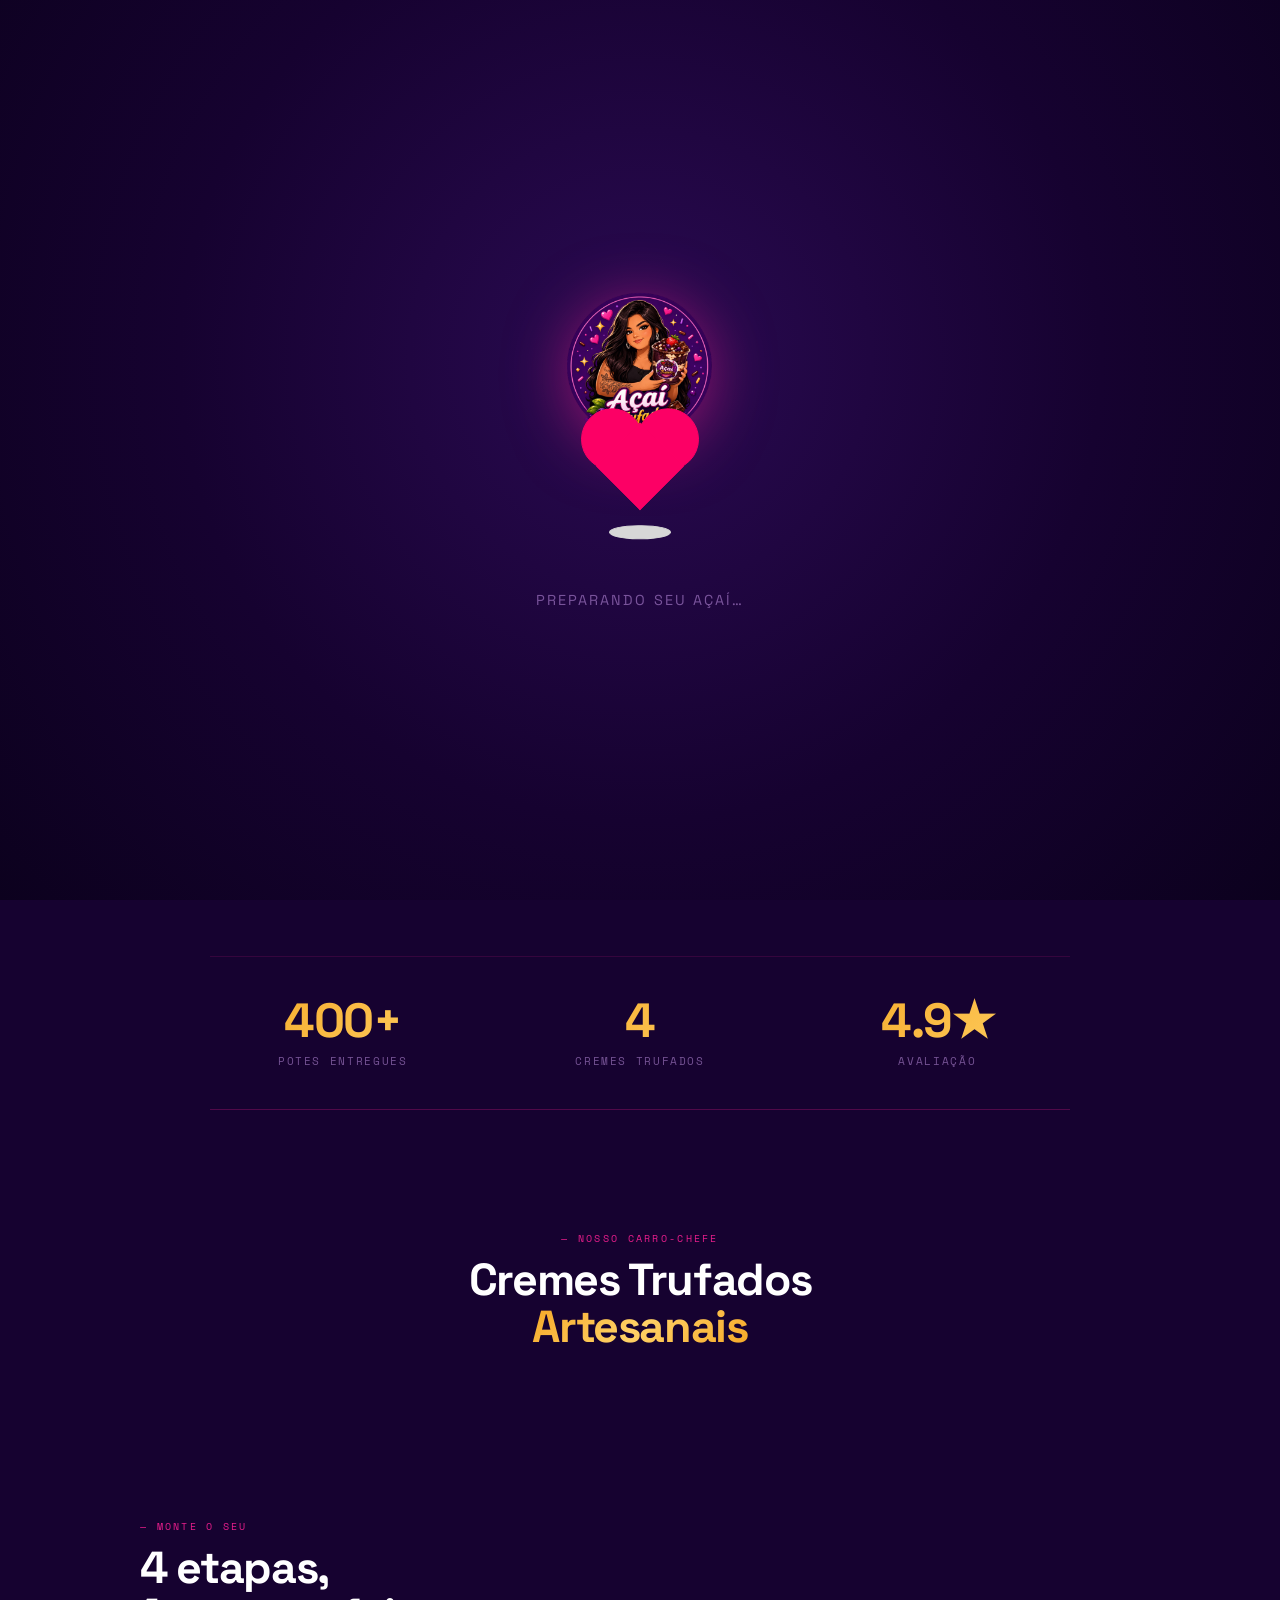
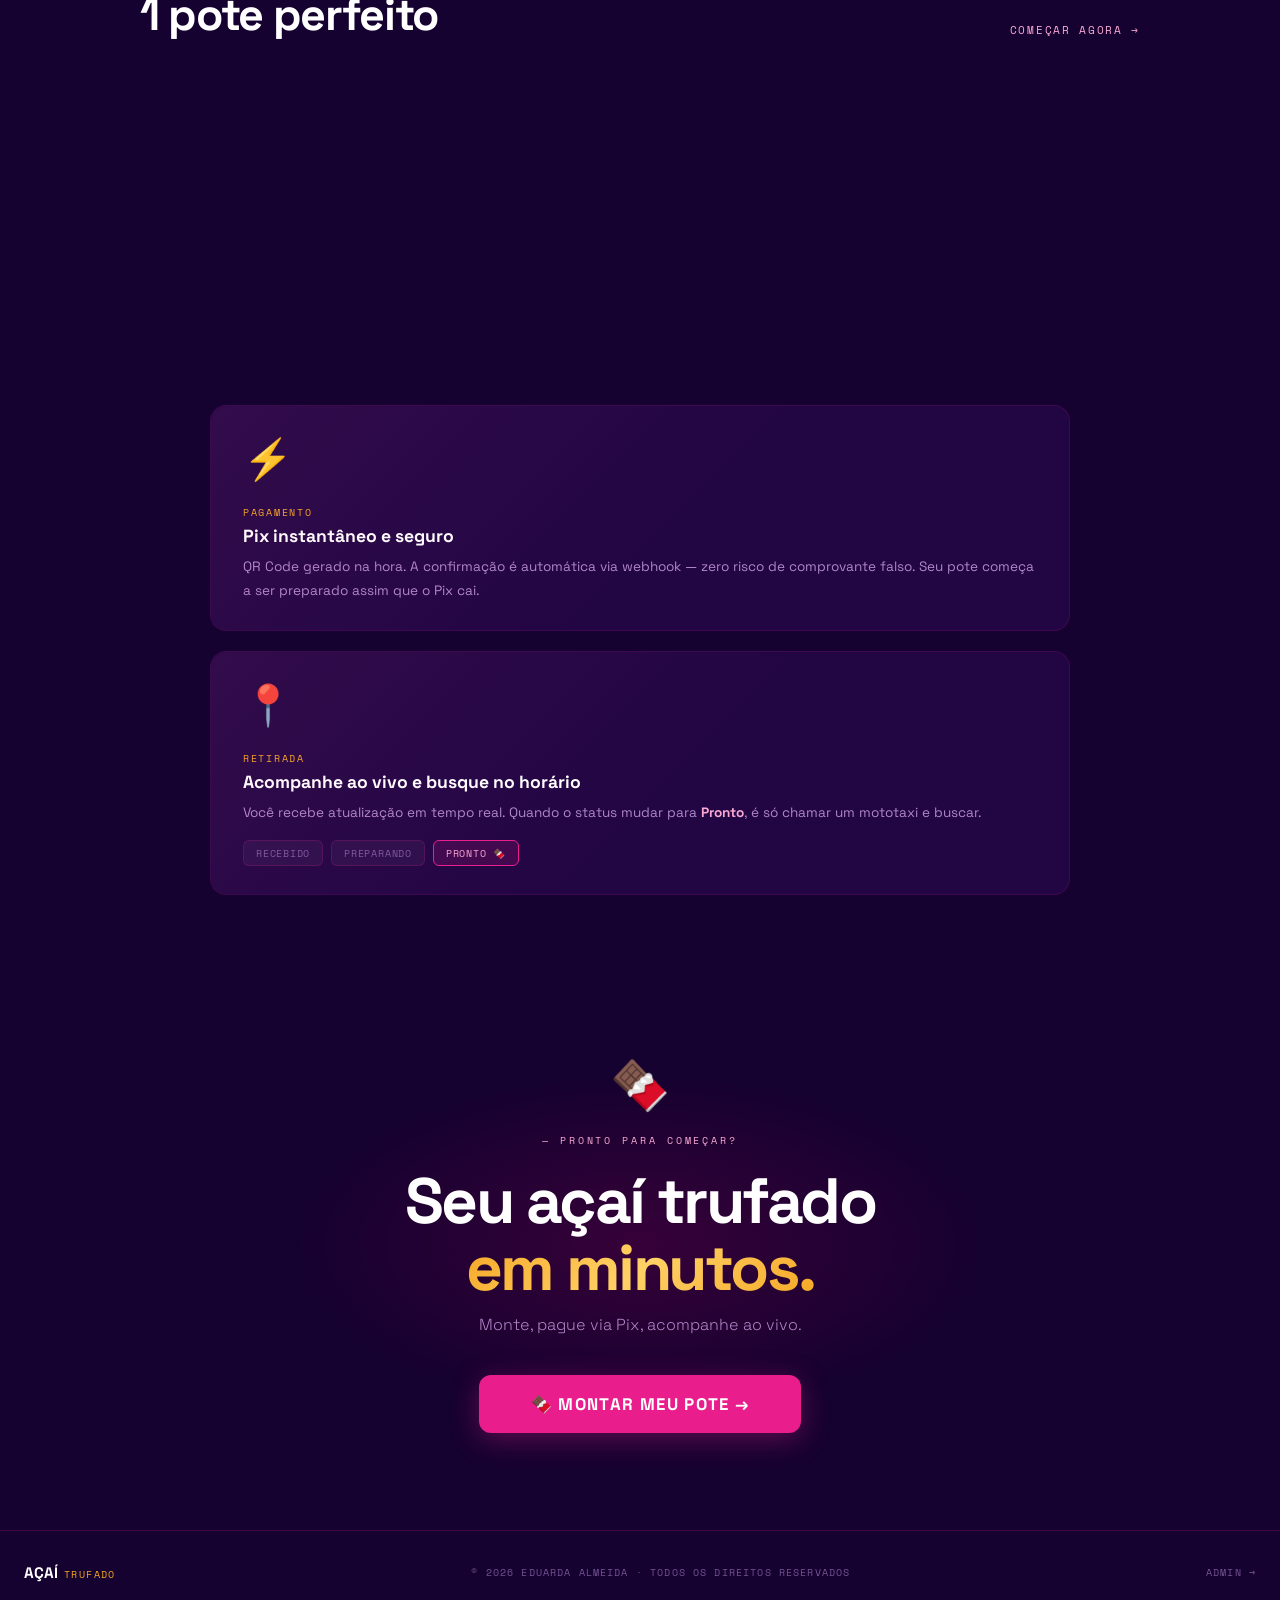
==== commit 6b7e22f4: "Splash de carregamento com logo + coracao animado (Uiverse) ate a foto carregar" ====
--- a/index.html
+++ b/index.html
@@ -19,6 +19,22 @@
   <link rel="stylesheet" href="style.css" />
 </head>
 <body>
+
+  <!-- ════ TELA DE CARREGAMENTO (SPLASH) ════ -->
+  <div id="splash" class="splash">
+    <img src="/logotipo.png" alt="Açaí Trufado" class="splash-logo" />
+    <div class="cssload-box">
+      <div class="cssload-main">
+        <div class="cssload-heart">
+          <span class="cssload-heartL"></span>
+          <span class="cssload-heartR"></span>
+          <span class="cssload-square"></span>
+        </div>
+        <div class="cssload-shadow"></div>
+      </div>
+    </div>
+    <p class="splash-text">Preparando seu açaí…</p>
+  </div>
 
   <canvas id="particle-canvas"></canvas>
 
--- a/style.css
+++ b/style.css
@@ -27,6 +27,198 @@
   padding: 0;
 }
 
+/* ═══════════════════════════════════════════════════════════════
+   TELA DE CARREGAMENTO (SPLASH)
+═══════════════════════════════════════════════════════════════ */
+.splash {
+  position: fixed;
+  inset: 0;
+  z-index: 99999;
+  display: flex;
+  flex-direction: column;
+  align-items: center;
+  justify-content: center;
+  gap: 1.4rem;
+  background: radial-gradient(circle at 50% 40%, #2a0a52 0%, #160230 55%, #0c011e 100%);
+  transition: opacity .5s ease, visibility .5s ease;
+}
+.splash.hide {
+  opacity: 0;
+  visibility: hidden;
+  pointer-events: none;
+}
+.splash-logo {
+  width: 150px;
+  height: auto;
+  filter: drop-shadow(0 8px 30px rgba(233,30,140,.55));
+  animation: splashLogoPulse 2.4s ease-in-out infinite;
+}
+@keyframes splashLogoPulse {
+  0%, 100% { transform: scale(1);    opacity: 1;   }
+  50%      { transform: scale(1.05); opacity: .88; }
+}
+.splash-text {
+  font-family: var(--swiss);
+  font-size: .9rem;
+  letter-spacing: .14em;
+  text-transform: uppercase;
+  color: var(--soft);
+  animation: splashTextBlink 1.6s ease-in-out infinite;
+}
+@keyframes splashTextBlink {
+  0%, 100% { opacity: .45; }
+  50%      { opacity: 1;   }
+}
+.cssload-box {
+  position: relative;
+  width: 130px;
+  height: 105px;
+}
+
+/* From Uiverse.io by SouravBandyopadhyay */
+.cssload-main {
+  position: absolute;
+  content: '';
+  left: 50%;
+  transform: translate(-100%, -240%);
+  -o-transform: translate(-100%, -240%);
+  -ms-transform: translate(-100%, -240%);
+  -webkit-transform: translate(-100%, -240%);
+  -moz-transform: translate(-100%, -240%);
+}
+
+.cssload-main * {
+  font-size: 62px;
+}
+
+.cssload-heart {
+  animation: cssload-heart 2.88s cubic-bezier(0.75, 0, 0.5, 1) infinite normal;
+  -o-animation: cssload-heart 2.88s cubic-bezier(0.75, 0, 0.5, 1) infinite normal;
+  -ms-animation: cssload-heart 2.88s cubic-bezier(0.75, 0, 0.5, 1) infinite normal;
+  -webkit-animation: cssload-heart 2.88s cubic-bezier(0.75, 0, 0.5, 1) infinite normal;
+  -moz-animation: cssload-heart 2.88s cubic-bezier(0.75, 0, 0.5, 1) infinite normal;
+  top: 50%;
+  content: '';
+  left: 50%;
+  position: absolute;
+}
+
+.cssload-heartL {
+  width: 1em;
+  height: 1em;
+  border: 1px solid rgb(252, 0, 101);
+  background-color: rgb(252, 0, 101);
+  content: '';
+  position: absolute;
+  display: block;
+  border-radius: 100%;
+  animation: cssload-heartL 2.88s cubic-bezier(0.75, 0, 0.5, 1) infinite normal;
+  -o-animation: cssload-heartL 2.88s cubic-bezier(0.75, 0, 0.5, 1) infinite normal;
+  -ms-animation: cssload-heartL 2.88s cubic-bezier(0.75, 0, 0.5, 1) infinite normal;
+  -webkit-animation: cssload-heartL 2.88s cubic-bezier(0.75, 0, 0.5, 1) infinite normal;
+  -moz-animation: cssload-heartL 2.88s cubic-bezier(0.75, 0, 0.5, 1) infinite normal;
+  transform: translate(-28px, -27px);
+  -o-transform: translate(-28px, -27px);
+  -ms-transform: translate(-28px, -27px);
+  -webkit-transform: translate(-28px, -27px);
+  -moz-transform: translate(-28px, -27px);
+}
+
+.cssload-heartR {
+  width: 1em;
+  height: 1em;
+  border: 1px solid rgb(252, 0, 101);
+  background-color: rgb(252, 0, 101);
+  content: '';
+  position: absolute;
+  display: block;
+  border-radius: 100%;
+  transform: translate(28px, -27px);
+  -o-transform: translate(28px, -27px);
+  -ms-transform: translate(28px, -27px);
+  -webkit-transform: translate(28px, -27px);
+  -moz-transform: translate(28px, -27px);
+  animation: cssload-heartR 2.88s cubic-bezier(0.75, 0, 0.5, 1) infinite normal;
+  -o-animation: cssload-heartR 2.88s cubic-bezier(0.75, 0, 0.5, 1) infinite normal;
+  -ms-animation: cssload-heartR 2.88s cubic-bezier(0.75, 0, 0.5, 1) infinite normal;
+  -webkit-animation: cssload-heartR 2.88s cubic-bezier(0.75, 0, 0.5, 1) infinite normal;
+  -moz-animation: cssload-heartR 2.88s cubic-bezier(0.75, 0, 0.5, 1) infinite normal;
+}
+
+.cssload-square {
+  width: 1em;
+  height: 1em;
+  border: 1px solid rgb(252, 0, 101);
+  background-color: rgb(252, 0, 101);
+  position: relative;
+  display: block;
+  content: '';
+  transform: scale(1) rotate(-45deg);
+  -o-transform: scale(1) rotate(-45deg);
+  -ms-transform: scale(1) rotate(-45deg);
+  -webkit-transform: scale(1) rotate(-45deg);
+  -moz-transform: scale(1) rotate(-45deg);
+  animation: cssload-square 2.88s cubic-bezier(0.75, 0, 0.5, 1) infinite normal;
+  -o-animation: cssload-square 2.88s cubic-bezier(0.75, 0, 0.5, 1) infinite normal;
+  -ms-animation: cssload-square 2.88s cubic-bezier(0.75, 0, 0.5, 1) infinite normal;
+  -webkit-animation: cssload-square 2.88s cubic-bezier(0.75, 0, 0.5, 1) infinite normal;
+  -moz-animation: cssload-square 2.88s cubic-bezier(0.75, 0, 0.5, 1) infinite normal;
+}
+
+.cssload-shadow {
+  top: 97px;
+  left: 50%;
+  content: '';
+  position: relative;
+  display: block;
+  bottom: -.5em;
+  width: 1em;
+  height: .24em;
+  background-color: rgb(215,215,215);
+  border: 1px solid rgb(215,215,215);
+  border-radius: 50%;
+  animation: cssload-shadow 2.88s cubic-bezier(0.75, 0, 0.5, 1) infinite normal;
+  -o-animation: cssload-shadow 2.88s cubic-bezier(0.75, 0, 0.5, 1) infinite normal;
+  -ms-animation: cssload-shadow 2.88s cubic-bezier(0.75, 0, 0.5, 1) infinite normal;
+  -webkit-animation: cssload-shadow 2.88s cubic-bezier(0.75, 0, 0.5, 1) infinite normal;
+  -moz-animation: cssload-shadow 2.88s cubic-bezier(0.75, 0, 0.5, 1) infinite normal;
+}
+
+@keyframes cssload-square {
+  50% { border-radius: 100%; transform: scale(0.5) rotate(-45deg); }
+  100% { transform: scale(1) rotate(-45deg); }
+}
+@-webkit-keyframes cssload-square {
+  50% { border-radius: 100%; -webkit-transform: scale(0.5) rotate(-45deg); }
+  100% { -webkit-transform: scale(1) rotate(-45deg); }
+}
+@keyframes cssload-heart {
+  50% { transform: rotate(360deg); }
+  100% { transform: rotate(720deg); }
+}
+@-webkit-keyframes cssload-heart {
+  50% { -webkit-transform: rotate(360deg); }
+  100% { -webkit-transform: rotate(720deg); }
+}
+@keyframes cssload-heartL {
+  60% { transform: scale(0.4); }
+}
+@-webkit-keyframes cssload-heartL {
+  60% { -webkit-transform: scale(0.4); }
+}
+@keyframes cssload-heartR {
+  40% { transform: scale(0.4); }
+}
+@-webkit-keyframes cssload-heartR {
+  40% { -webkit-transform: scale(0.4); }
+}
+@keyframes cssload-shadow {
+  50% { transform: scale(0.5); border-color: rgb(228,228,228); }
+}
+@-webkit-keyframes cssload-shadow {
+  50% { -webkit-transform: scale(0.5); border-color: rgb(228,228,228); }
+}
+
 html {
   scroll-behavior: smooth;
 }
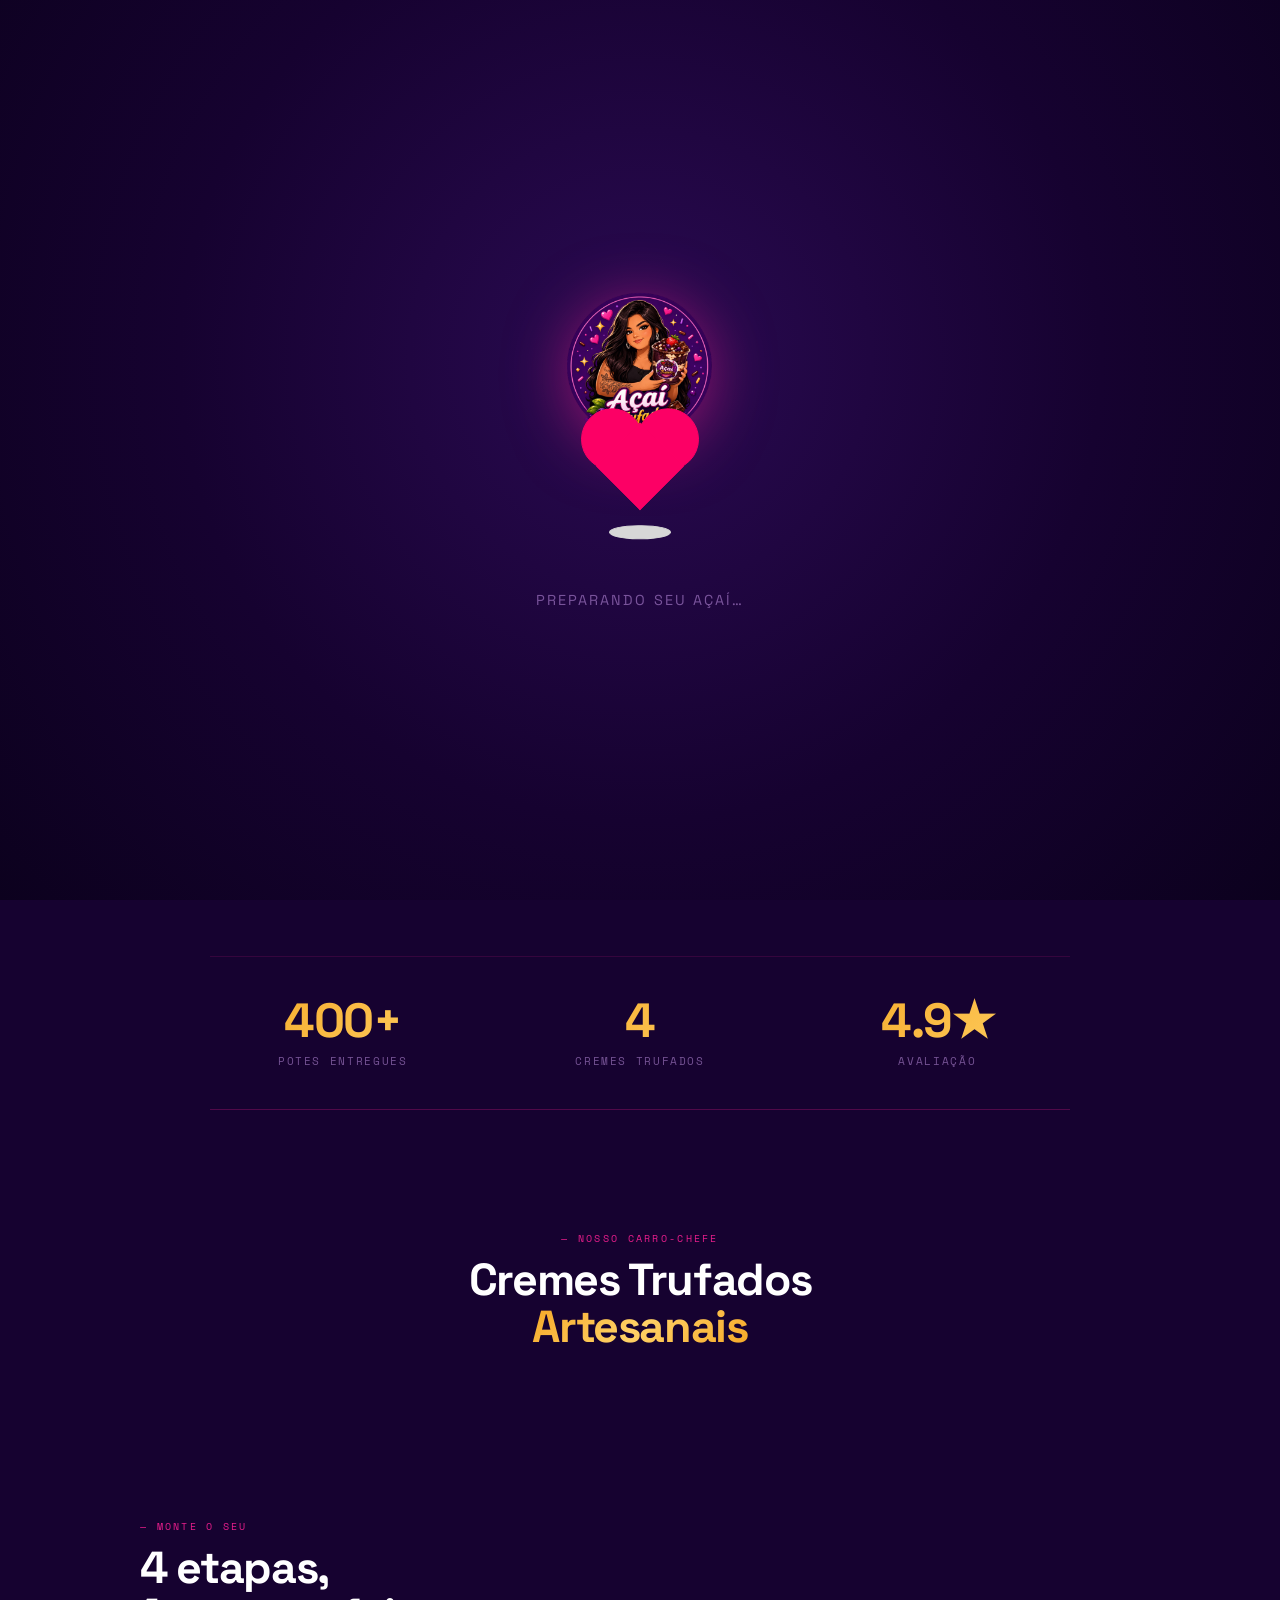
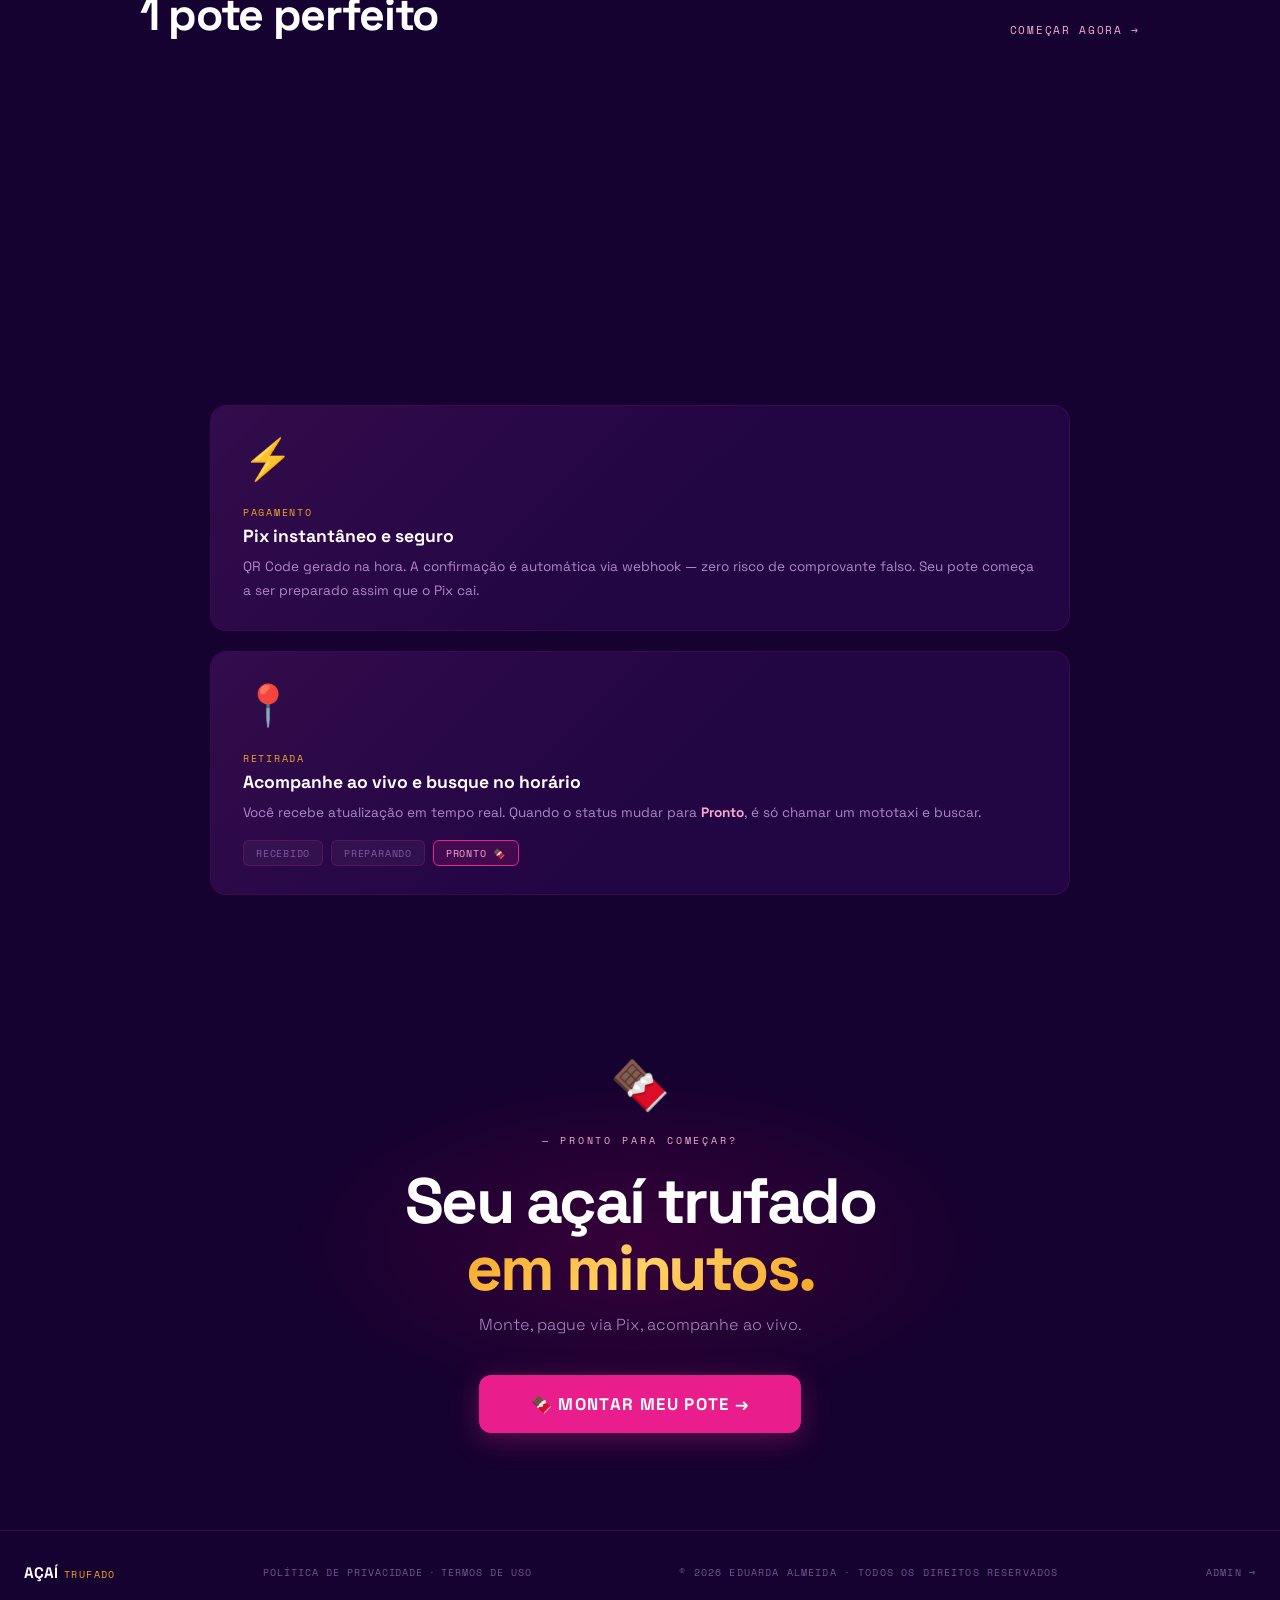
==== commit a5a71707: "Adiciona Politica de Privacidade e Termos de Uso (LGPD) no rodape" ====
--- a/index.html
+++ b/index.html
@@ -40,6 +40,7 @@
 
   <nav id="navbar">
     <a href="#" class="nav-logo">
+      <img src="/logotipo.png" alt="Açaí Trufado" class="nav-logo-img" />
       <span class="brand">AÇAÍ</span>
       <span class="sub">TRUFADO</span>
     </a>
@@ -104,6 +105,7 @@
 
       <div class="product-info">
         <h2 class="hero-h2 gold-text" id="acai-name">Chocolate Belga</h2>
+        <div class="hero-price hidden" id="acai-price"></div>
         <p class="hero-sub">Cremes trufados artesanais · Pote na medida certa</p>
       </div>
 
@@ -224,9 +226,97 @@
       <span class="brand">AÇAÍ</span>
       <span class="sub">TRUFADO</span>
     </div>
+    <div class="footer-links">
+      <button type="button" class="footer-link-btn" onclick="document.getElementById('privacy-modal').classList.remove('hidden')">Política de Privacidade</button>
+      <span class="footer-sep">·</span>
+      <button type="button" class="footer-link-btn" onclick="document.getElementById('terms-modal').classList.remove('hidden')">Termos de Uso</button>
+    </div>
     <span class="footer-copy">© 2026 Eduarda Almeida · Todos os direitos reservados</span>
     <a href="/admin" class="footer-admin">Admin →</a>
   </footer>
+
+  <!-- ── Modal: Política de Privacidade ───────────────────────── -->
+  <div id="privacy-modal" class="legal-modal hidden">
+    <div class="legal-backdrop" onclick="document.getElementById('privacy-modal').classList.add('hidden')"></div>
+    <div class="legal-sheet">
+      <div class="legal-header">
+        <h3>🔒 Política de Privacidade</h3>
+        <button type="button" class="legal-close" onclick="document.getElementById('privacy-modal').classList.add('hidden')" aria-label="Fechar">✕</button>
+      </div>
+      <div class="legal-body">
+        <p class="legal-updated">Última atualização: junho de 2026</p>
+
+        <p>A <strong>Açaí Trufado</strong> (Eduarda Almeida) respeita a sua privacidade e está comprometida com a proteção dos seus dados pessoais, em conformidade com a <strong>Lei Geral de Proteção de Dados (LGPD – Lei nº 13.709/2018)</strong>.</p>
+
+        <h4>1. Quais dados coletamos</h4>
+        <p>Para processar e entregar o seu pedido, coletamos apenas o necessário:</p>
+        <ul>
+          <li><strong>Nome</strong> — para identificar o pedido;</li>
+          <li><strong>Telefone/WhatsApp</strong> — para contato sobre o pedido e atualizações;</li>
+          <li><strong>Endereço</strong> — apenas quando você escolhe entrega por motoboy;</li>
+          <li><strong>Itens do pedido</strong> — o que você montou.</li>
+        </ul>
+
+        <h4>2. Como usamos seus dados</h4>
+        <p>Seus dados são usados <strong>exclusivamente</strong> para: preparar e entregar seu pedido, processar o pagamento e enviar atualizações sobre o status (ex.: "pedido pronto", "a caminho").</p>
+
+        <h4>3. Pagamento</h4>
+        <p>O pagamento via PIX é processado de forma segura pelo <strong>Mercado Pago</strong>. Não armazenamos dados de cartão ou senhas. As informações de pagamento são tratadas diretamente pelo Mercado Pago, conforme a política de privacidade deles.</p>
+
+        <h4>4. Compartilhamento</h4>
+        <p>Nós <strong>não vendemos, não alugamos e não compartilhamos</strong> seus dados com terceiros para fins de marketing. Os dados só são usados internamente para atender ao seu pedido.</p>
+
+        <h4>5. Notificações</h4>
+        <p>Se você ativar as notificações, usaremos isso apenas para avisar sobre o andamento do seu pedido. Você pode desativá-las a qualquer momento nas configurações do navegador.</p>
+
+        <h4>6. Seus direitos</h4>
+        <p>Você pode, a qualquer momento, solicitar o acesso, a correção ou a <strong>exclusão</strong> dos seus dados. Basta entrar em contato pelo nosso WhatsApp: <a href="https://wa.me/5584987533833" target="_blank" rel="noopener">(84) 98753-3833</a>.</p>
+
+        <h4>7. Contato</h4>
+        <p>Dúvidas sobre privacidade? Fale com a gente:<br>
+        📱 WhatsApp: <a href="https://wa.me/5584987533833" target="_blank" rel="noopener">(84) 98753-3833</a><br>
+        📍 Tv. Lauro Bezerra, 144 – Potengi, Natal/RN</p>
+      </div>
+    </div>
+  </div>
+
+  <!-- ── Modal: Termos de Uso ─────────────────────────────────── -->
+  <div id="terms-modal" class="legal-modal hidden">
+    <div class="legal-backdrop" onclick="document.getElementById('terms-modal').classList.add('hidden')"></div>
+    <div class="legal-sheet">
+      <div class="legal-header">
+        <h3>📄 Termos de Uso</h3>
+        <button type="button" class="legal-close" onclick="document.getElementById('terms-modal').classList.add('hidden')" aria-label="Fechar">✕</button>
+      </div>
+      <div class="legal-body">
+        <p class="legal-updated">Última atualização: junho de 2026</p>
+
+        <p>Ao fazer um pedido na <strong>Açaí Trufado</strong>, você concorda com os termos abaixo.</p>
+
+        <h4>1. Pedidos</h4>
+        <p>Os pedidos são feitos pelo site, montando o pote com os itens disponíveis. O valor total é calculado automaticamente e exibido antes da confirmação.</p>
+
+        <h4>2. Pagamento</h4>
+        <p>O pagamento é feito via <strong>PIX</strong>, processado pelo Mercado Pago. O pedido só entra na fila de preparo <strong>após a confirmação do pagamento</strong>.</p>
+
+        <h4>3. Entrega e retirada</h4>
+        <p>Você pode escolher <strong>retirar no local</strong> ou receber por <strong>motoboy</strong>. No caso de entrega, informe um endereço correto e completo. O prazo pode variar conforme a demanda e a distância.</p>
+
+        <h4>4. Cancelamento e reembolso</h4>
+        <p>Pedidos já em preparo podem não ser cancelados, por se tratar de produto perecível feito sob demanda. Em caso de problema com o pedido (erro, atraso, item faltando), entre em contato pelo WhatsApp para que possamos resolver.</p>
+
+        <h4>5. Disponibilidade</h4>
+        <p>Os sabores e ingredientes estão sujeitos à disponibilidade. A loja pode estar <strong>fechada</strong> em determinados horários — nesse caso, não será possível finalizar o pedido.</p>
+
+        <h4>6. Responsabilidade</h4>
+        <p>Nos esforçamos para que as informações (preços, fotos, descrições) estejam sempre corretas. Em caso de erro evidente, entraremos em contato antes de processar o pedido.</p>
+
+        <h4>7. Contato</h4>
+        <p>📱 WhatsApp: <a href="https://wa.me/5584987533833" target="_blank" rel="noopener">(84) 98753-3833</a><br>
+        📍 Tv. Lauro Bezerra, 144 – Potengi, Natal/RN</p>
+      </div>
+    </div>
+  </div>
 
   <!-- ── Modal de Personalização do Pedido ────────────────────── -->
   <div id="order-overlay" class="order-overlay hidden" aria-modal="true" role="dialog">
@@ -317,7 +407,14 @@
           <span class="order-footer-value" id="delivery-total-val">R$ 0,00</span>
         </div>
         <button type="button" class="order-confirm-btn" id="delivery-next">
-          💳 Pagar via PIX →
+          <span class="pix-mark">
+            <svg viewBox="0 0 512 512" xmlns="http://www.w3.org/2000/svg" aria-hidden="true">
+              <path fill="#32BCAD" d="M112.57 391.19c20.06 0 38.93-7.81 53.12-22.02l76.69-76.69c5.39-5.4 14.8-5.39 20.18 0l76.99 76.99c14.19 14.21 33.1 22.02 53.12 22.02h15.06l-97.11 97.11c-30.33 30.33-79.49 30.33-109.82 0l-97.4-97.41z"/>
+              <path fill="#32BCAD" d="M398.69 120.59c-20.02 0-38.93 7.81-53.12 22.02l-76.99 76.99c-5.56 5.56-14.62 5.56-20.18 0l-76.69-76.69c-14.19-14.2-33.06-22.02-53.12-22.02h-9.27l97.4-97.4c30.33-30.33 79.49-30.33 109.82 0l97.11 97.1z"/>
+              <path fill="#32BCAD" d="M22.76 200.79l58.25-58.25h31.56c13.83 0 27.38 5.61 37.08 15.3l76.69 76.69c7.18 7.18 16.62 10.78 26.06 10.78s18.87-3.6 26.05-10.77l76.99-76.99c9.7-9.7 23.25-15.3 37.08-15.3h37.7l58.53 58.53c30.33 30.33 30.33 79.49 0 109.82l-58.53 58.53h-37.7c-13.83 0-27.38-5.6-37.08-15.3l-76.99-76.99c-13.9-13.9-38.21-13.9-52.11 0l-76.69 76.69c-9.7 9.7-23.25 15.3-37.08 15.3h-31.56l-58.25-58.25c-30.33-30.33-30.33-79.49 0-109.82z"/>
+            </svg>
+          </span>
+          Pagar via PIX →
         </button>
       </div>
     </div>
@@ -421,7 +518,14 @@
 
       <div class="order-footer" id="tracking-footer">
         <button type="button" class="order-back-btn" id="tracking-show-pix" style="display:none">
-          💳 Ver código PIX
+          <span class="pix-mark pix-mark-sm">
+            <svg viewBox="0 0 512 512" xmlns="http://www.w3.org/2000/svg" aria-hidden="true">
+              <path fill="#32BCAD" d="M112.57 391.19c20.06 0 38.93-7.81 53.12-22.02l76.69-76.69c5.39-5.4 14.8-5.39 20.18 0l76.99 76.99c14.19 14.21 33.1 22.02 53.12 22.02h15.06l-97.11 97.11c-30.33 30.33-79.49 30.33-109.82 0l-97.4-97.41z"/>
+              <path fill="#32BCAD" d="M398.69 120.59c-20.02 0-38.93 7.81-53.12 22.02l-76.99 76.99c-5.56 5.56-14.62 5.56-20.18 0l-76.69-76.69c-14.19-14.2-33.06-22.02-53.12-22.02h-9.27l97.4-97.4c30.33-30.33 79.49-30.33 109.82 0l97.11 97.1z"/>
+              <path fill="#32BCAD" d="M22.76 200.79l58.25-58.25h31.56c13.83 0 27.38 5.61 37.08 15.3l76.69 76.69c7.18 7.18 16.62 10.78 26.06 10.78s18.87-3.6 26.05-10.77l76.99-76.99c9.7-9.7 23.25-15.3 37.08-15.3h37.7l58.53 58.53c30.33 30.33 30.33 79.49 0 109.82l-58.53 58.53h-37.7c-13.83 0-27.38-5.6-37.08-15.3l-76.99-76.99c-13.9-13.9-38.21-13.9-52.11 0l-76.69 76.69c-9.7 9.7-23.25 15.3-37.08 15.3h-31.56l-58.25-58.25c-30.33-30.33-30.33-79.49 0-109.82z"/>
+            </svg>
+          </span>
+          Ver código PIX
         </button>
         <a
           href="https://wa.me/5584987533833?text=Ol%C3%A1%20Eduarda%2C%20preciso%20de%20ajuda%20com%20meu%20pedido!"
--- a/style.css
+++ b/style.css
@@ -307,8 +307,16 @@
 
 .nav-logo {
   display: flex;
-  align-items: baseline;
-  gap: 6px;
+  align-items: center;
+  gap: 8px;
+}
+
+.nav-logo-img {
+  width: 34px;
+  height: 34px;
+  object-fit: contain;
+  border-radius: 8px;
+  filter: drop-shadow(0 2px 8px rgba(233,30,140,.45));
 }
 
 .nav-logo .brand {
@@ -539,6 +547,16 @@
   margin-bottom: .5rem;
   min-height: 1.15em;
 }
+
+.hero-price {
+  font-family: var(--swiss);
+  font-size: clamp(1.5rem, 5vw, 2.2rem);
+  font-weight: 700;
+  color: var(--gold);
+  margin-bottom: .6rem;
+  letter-spacing: -.01em;
+}
+.hero-price.hidden { display: none; }
 
 .hero-sub {
   font-family: var(--swiss);
@@ -844,6 +862,15 @@
   letter-spacing: -.02em;
 }
 
+.card-price {
+  display: inline-block;
+  font-family: var(--swiss);
+  font-size: 1.15rem;
+  font-weight: 700;
+  color: var(--gold);
+  margin-bottom: .5rem;
+}
+
 .card-desc {
   font-family: var(--swiss);
   font-size: .82rem;
@@ -1076,6 +1103,113 @@
 
 .footer-admin:hover { color: var(--pinkl); }
 
+/* ── Links legais no rodapé ──────────────────────────────────── */
+.footer-links {
+  display: flex;
+  align-items: center;
+  gap: .5rem;
+  flex-wrap: wrap;
+}
+.footer-link-btn {
+  background: none;
+  border: none;
+  cursor: pointer;
+  font-family: var(--mono);
+  font-size: .6rem;
+  letter-spacing: .1em;
+  color: var(--soft);
+  text-transform: uppercase;
+  padding: 0;
+  transition: color .2s;
+}
+.footer-link-btn:hover { color: var(--pinkl); }
+.footer-sep { color: var(--soft); font-size: .6rem; }
+
+/* ── Modais legais (Privacidade / Termos) ────────────────────── */
+.legal-modal {
+  position: fixed;
+  inset: 0;
+  z-index: 9000;
+  display: flex;
+  align-items: flex-end;
+  justify-content: center;
+}
+.legal-modal.hidden { display: none; }
+.legal-backdrop {
+  position: absolute;
+  inset: 0;
+  background: rgba(0,0,0,.6);
+  backdrop-filter: blur(3px);
+}
+.legal-sheet {
+  position: relative;
+  width: 100%;
+  max-width: 560px;
+  max-height: 88vh;
+  background: var(--bg);
+  border: 1px solid var(--border);
+  border-radius: 22px 22px 0 0;
+  display: flex;
+  flex-direction: column;
+  animation: legalUp .3s ease;
+}
+@keyframes legalUp { from { transform: translateY(100%); } to { transform: translateY(0); } }
+@media (min-width: 600px) {
+  .legal-modal { align-items: center; }
+  .legal-sheet { border-radius: 22px; }
+}
+.legal-header {
+  display: flex;
+  align-items: center;
+  justify-content: space-between;
+  padding: 1.2rem 1.4rem;
+  border-bottom: 1px solid var(--border);
+  flex-shrink: 0;
+}
+.legal-header h3 {
+  font-family: var(--swiss);
+  font-size: 1.05rem;
+  font-weight: 700;
+  color: #fff;
+}
+.legal-close {
+  background: rgba(255,255,255,.08);
+  border: none;
+  color: var(--muted);
+  width: 32px; height: 32px;
+  border-radius: 50%;
+  cursor: pointer;
+  font-size: .9rem;
+}
+.legal-close:hover { color: #fff; background: rgba(255,255,255,.15); }
+.legal-body {
+  padding: 1.2rem 1.4rem 2rem;
+  overflow-y: auto;
+  font-family: var(--swiss);
+  color: var(--muted);
+  font-size: .88rem;
+  line-height: 1.65;
+}
+.legal-body h4 {
+  font-family: var(--swiss);
+  color: #fff;
+  font-size: .92rem;
+  font-weight: 700;
+  margin: 1.25rem 0 .4rem;
+}
+.legal-body p { margin-bottom: .7rem; }
+.legal-body ul { margin: 0 0 .7rem 1.1rem; }
+.legal-body li { margin-bottom: .35rem; }
+.legal-body strong { color: var(--pinkl); }
+.legal-body a { color: var(--gold); text-decoration: underline; }
+.legal-updated {
+  font-family: var(--mono);
+  font-size: .68rem;
+  color: var(--soft);
+  letter-spacing: .05em;
+  margin-bottom: 1rem !important;
+}
+
 /* ═══════════════════════════════════════════════════════════════
    RESPONSIVO
 ═══════════════════════════════════════════════════════════════ */
@@ -1517,6 +1651,10 @@
   letter-spacing: .04em;
   cursor: pointer;
   transition: all .2s;
+  display: flex;
+  align-items: center;
+  justify-content: center;
+  gap: .6rem;
   box-shadow: 0 4px 20px rgba(233,30,140,.4);
 }
 
@@ -1967,6 +2105,34 @@
   margin-bottom: .5rem;
 }
 
+/* ── Selinho com logo oficial do PIX ──────────────────────────── */
+.pix-mark {
+  display: inline-flex;
+  align-items: center;
+  justify-content: center;
+  width: 26px;
+  height: 26px;
+  background: #fff;
+  border-radius: 7px;
+  padding: 4px;
+  flex-shrink: 0;
+}
+.pix-mark svg { width: 100%; height: 100%; display: block; }
+.pix-mark-sm {
+  width: 20px;
+  height: 20px;
+  border-radius: 5px;
+  padding: 3px;
+  margin-right: .15rem;
+  vertical-align: middle;
+}
+.order-back-btn {
+  display: inline-flex;
+  align-items: center;
+  justify-content: center;
+  gap: .45rem;
+}
+
 .pix-total {
   font-family: var(--mono);
   font-size: 2rem;
